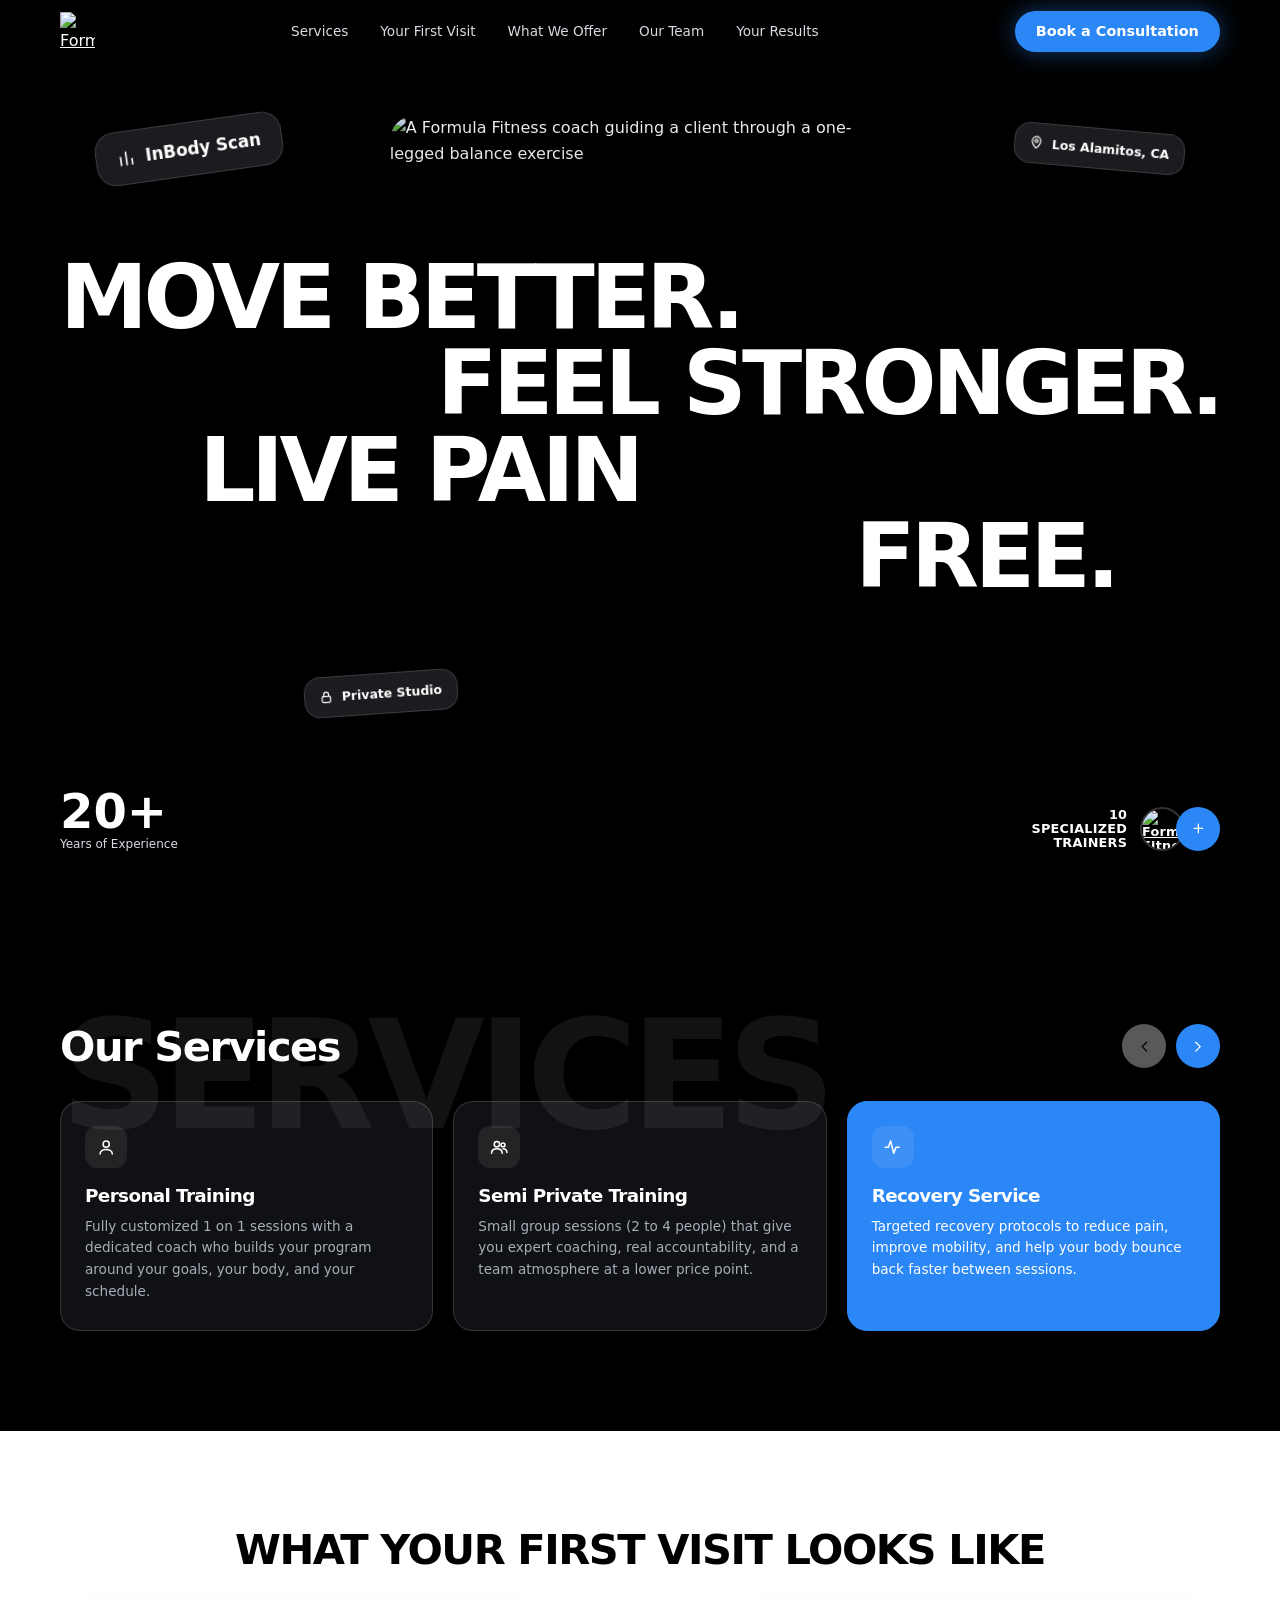
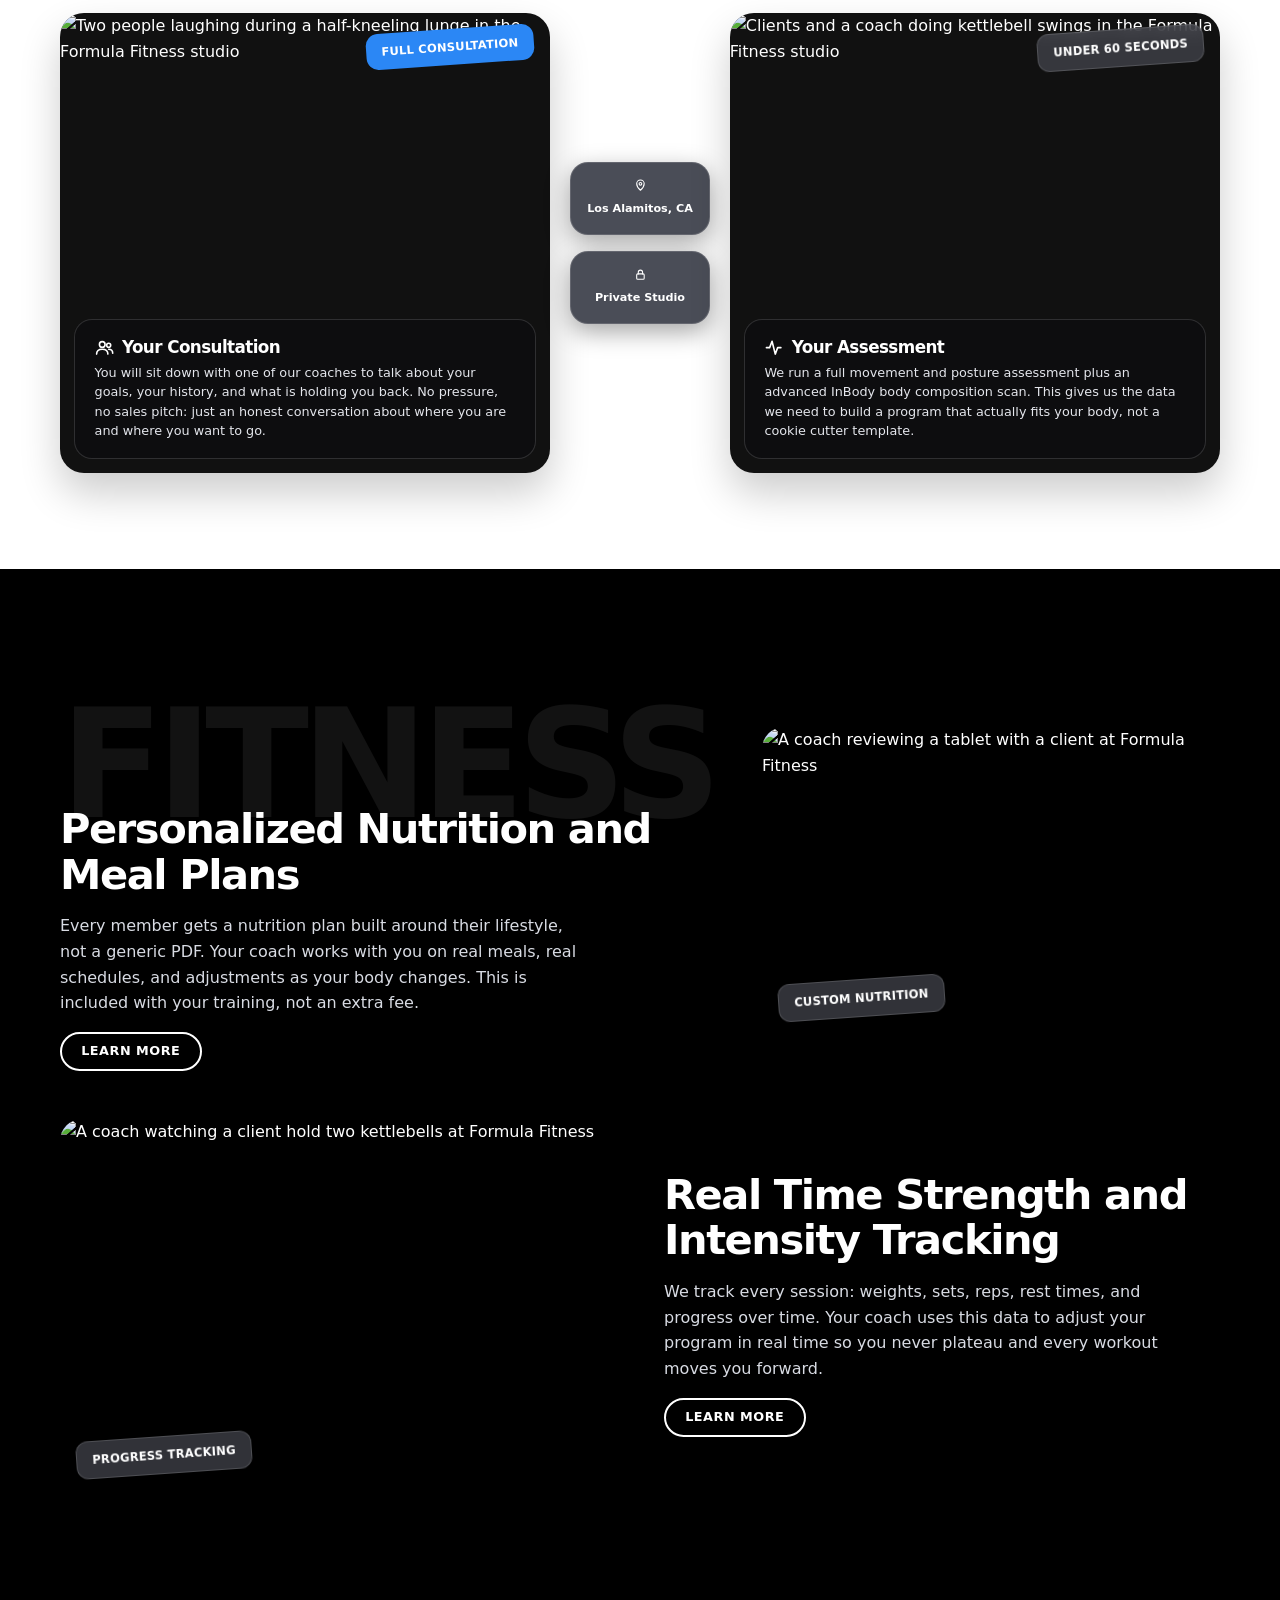
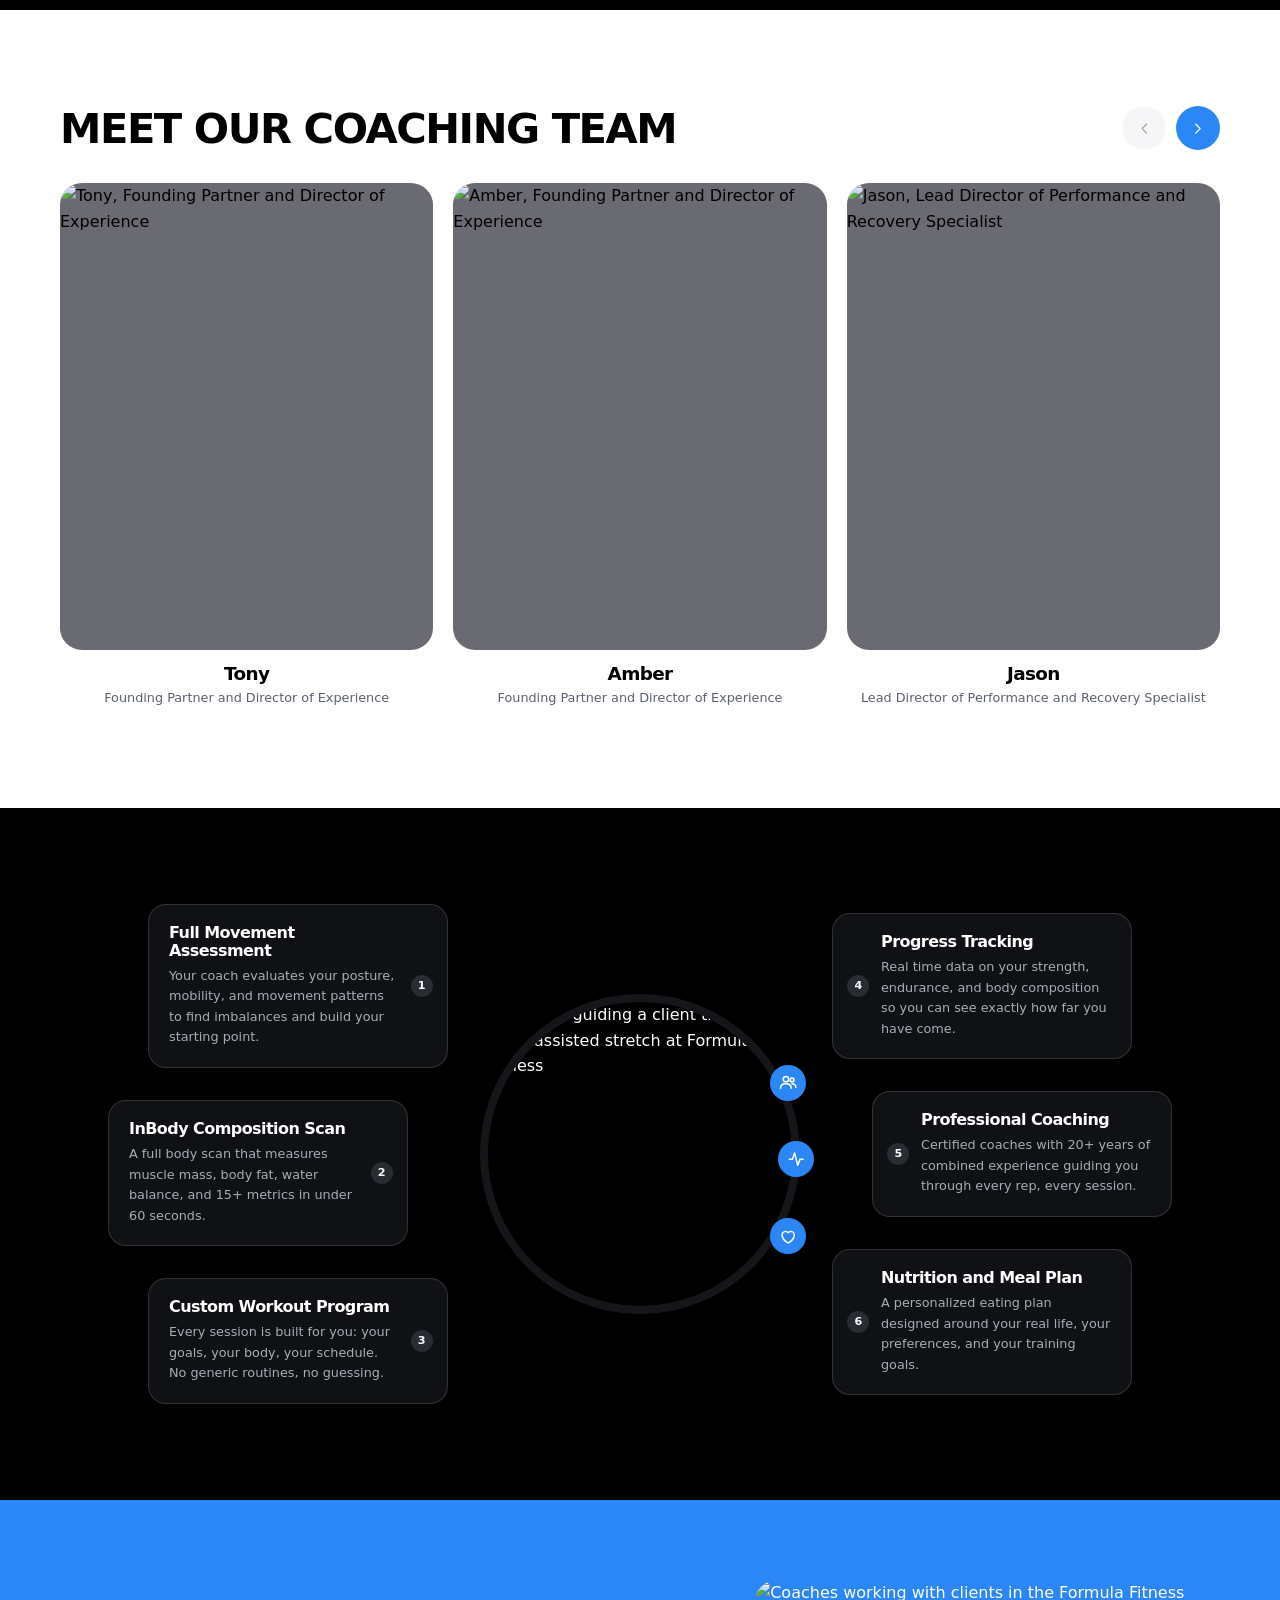
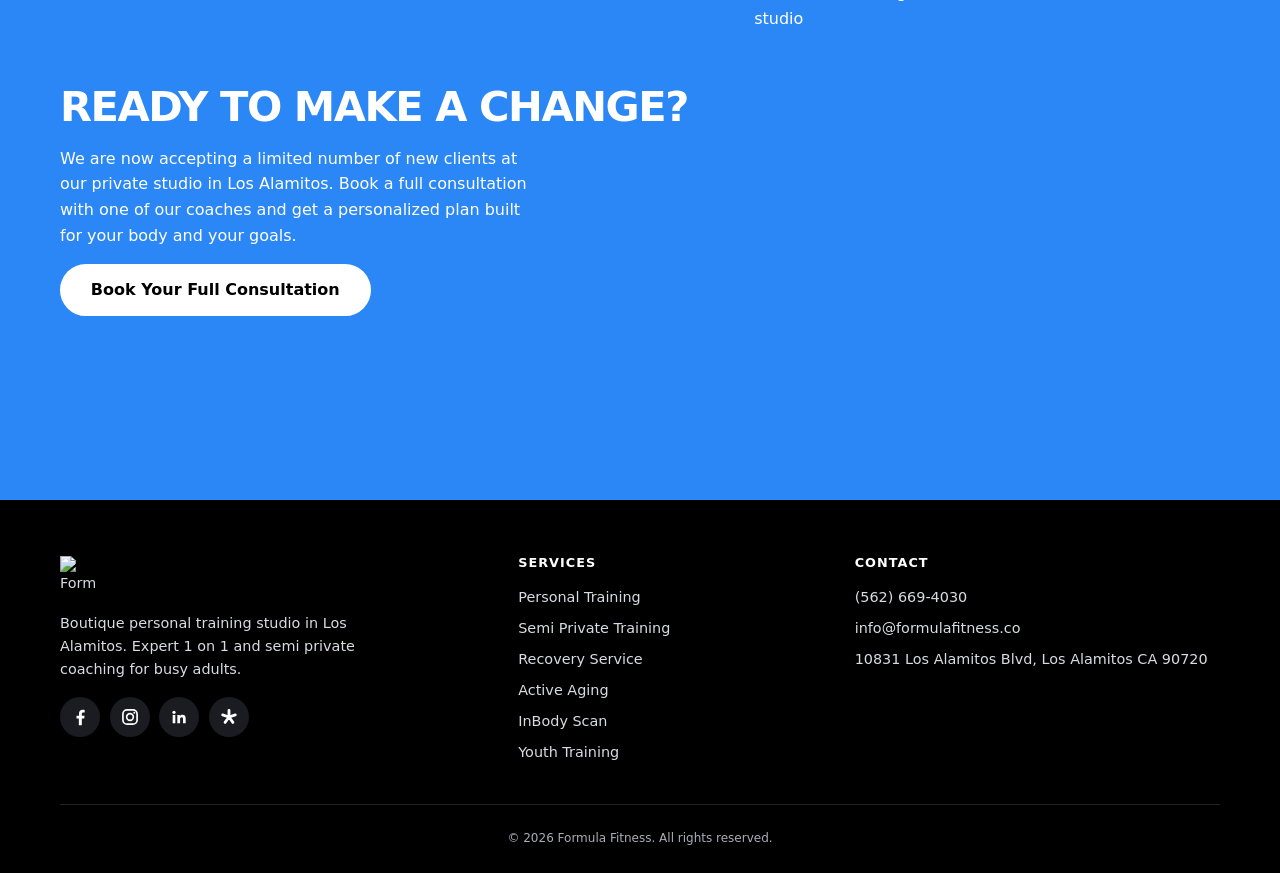
==== index.html @ 98bae17d "Add files via upload" ====
<!DOCTYPE html>
<html lang="en">
<head>
<meta charset="utf-8">
<meta name="viewport" content="width=device-width, initial-scale=1">
<title>Formula Fitness | Move Better. Feel Stronger. Live Pain Free.</title>
<meta name="description" content="Formula Fitness - Boutique personal training studio in Los Alamitos. Expert 1 on 1 and semi private coaching for busy adults.">
<!-- PREVIEW ONLY: remove this tag at launch. -->
<meta name="robots" content="noindex, nofollow">
<!-- No canonical tag yet. Add <link rel="canonical" href="FINAL URL"> once the final address is chosen. -->
<meta name="theme-color" content="#000000">
<link rel="preload" href="fonts/sora-latin-wght-normal.woff2" as="font" type="font/woff2" crossorigin>
<link rel="stylesheet" href="style.css">
<!-- GTM HEAD SNIPPET: paste the existing Google Tag Manager <script> here. Do not add separate conversion tags. -->
</head>
<body>
<!-- GTM BODY SNIPPET: paste the existing Google Tag Manager <noscript> iframe here. -->

<svg width="0" height="0" style="position:absolute" aria-hidden="true" focusable="false">
 <defs>
  <symbol id="i-user" viewBox="0 0 24 24"><circle cx="12" cy="8" r="4"/><path d="M4 21c0-4 4-6 8-6s8 2 8 6"/></symbol>
  <symbol id="i-users" viewBox="0 0 24 24"><circle cx="9" cy="8" r="3.5"/><circle cx="17" cy="9" r="2.5"/><path d="M2 20c0-4 3-6 7-6s7 2 7 6M17 14c3 0 5 1.5 5 5"/></symbol>
  <symbol id="i-pulse" viewBox="0 0 24 24"><path d="M3 12h4l3-8 4 16 3-8h4"/></symbol>
  <symbol id="i-heart" viewBox="0 0 24 24"><path d="M12 21s-8-5-8-11a4.5 4.5 0 0 1 8-2.5A4.5 4.5 0 0 1 20 10c0 6-8 11-8 11z"/></symbol>
  <symbol id="i-bars" viewBox="0 0 24 24"><path d="M5 20V10M12 20V4M19 20v-7"/></symbol>
  <symbol id="i-star" viewBox="0 0 24 24"><path d="M12 3l2.8 5.7 6.2.9-4.5 4.4 1 6.2-5.5-2.9-5.5 2.9 1-6.2L3 9.6l6.2-.9z"/></symbol>
  <symbol id="i-pin" viewBox="0 0 24 24"><path d="M12 21s7-6 7-12a7 7 0 0 0-14 0c0 6 7 12 7 12z"/><circle cx="12" cy="9" r="2.5"/></symbol>
  <symbol id="i-lock" viewBox="0 0 24 24"><rect x="5" y="11" width="14" height="10" rx="2"/><path d="M8 11V8a4 4 0 0 1 8 0v3"/></symbol>
  <symbol id="i-l" viewBox="0 0 24 24"><path d="M15 5l-7 7 7 7"/></symbol>
  <symbol id="i-r" viewBox="0 0 24 24"><path d="M9 5l7 7-7 7"/></symbol>
  <symbol id="i-plus" viewBox="0 0 24 24"><path d="M12 5v14M5 12h14"/></symbol>
  <symbol id="i-x" viewBox="0 0 24 24"><path d="M6 6l12 12M18 6L6 18"/></symbol>
  <!-- Social icons: simple self-drawn marks. Swap for official brand artwork if the brand guidelines require it. -->
  <symbol id="s-fb" viewBox="0 0 24 24"><path fill="currentColor" stroke="none" d="M14.2 22v-8.2h2.8l.5-3.4h-3.3V8.3c0-1 .4-1.7 1.8-1.7h1.6V3.5c-.3 0-1.3-.2-2.5-.2-2.6 0-4.3 1.6-4.3 4.5v2.6H7.8v3.4h2.8V22z"/></symbol>
  <symbol id="s-ig" viewBox="0 0 24 24"><rect x="3.5" y="3.5" width="17" height="17" rx="5" fill="none" stroke="currentColor" stroke-width="2"/><circle cx="12" cy="12" r="4" fill="none" stroke="currentColor" stroke-width="2"/><circle cx="17.2" cy="6.8" r="1.2" fill="currentColor" stroke="none"/></symbol>
  <symbol id="s-in" viewBox="0 0 24 24"><circle cx="6" cy="6.4" r="1.9" fill="currentColor" stroke="none"/><rect x="4.4" y="9.5" width="3.2" height="10" fill="currentColor" stroke="none"/><path fill="currentColor" stroke="none" d="M10 9.5h3v1.4c.5-.9 1.6-1.6 3.1-1.6 3 0 3.9 1.9 3.9 4.6v5.6h-3.2v-5c0-1.2-.2-2.2-1.6-2.2-1.4 0-1.9 1-1.9 2.3v4.9H10z"/></symbol>
  <symbol id="s-yelp" viewBox="0 0 24 24"><path fill="none" stroke="currentColor" stroke-width="3.4" stroke-linecap="round" d="M12 12V4M12 12l7.6-2.5M12 12l4.7 6.5M12 12l-4.7 6.5M12 12L4.4 9.5"/></symbol>
 </defs>
</svg>

<a class="skip" href="#main">Skip to main content</a>

<header class="hdr">
 <div class="wrap bar">
  <a class="logo" href="#top"><img src="images/logo.png" width="35" height="40" alt="Formula Fitness Logo"></a>
  <nav id="site-nav" aria-label="Main">
   <ul>
    <li><a href="#program">Services</a></li>
    <li><a href="#first-visit">Your First Visit</a></li>
    <li><a href="#features">What We Offer</a></li>
    <li><a href="#trainers">Our Team</a></li>
    <li><a href="#workflow">Your Results</a></li>
   </ul>
  </nav>
  <div class="bar-end">
   <a class="btn btn-sm" href="https://api.formulafitness.co/widget/form/cCHvBgZHH4fkFVQY6907" data-open-form aria-haspopup="dialog" target="_blank" rel="noopener">Book a Consultation</a>
   <button class="menu-btn" type="button" aria-expanded="false" aria-controls="site-nav">Menu</button>
  </div>
 </div>
</header>

<main id="main">

<!-- HERO -->
<section class="hero" id="top">
 <div class="wrap">
  <div class="stage">
   <div class="hero-img"><img src="images/hero-man.webp" width="1200" height="1200" alt="A Formula Fitness coach guiding a client through a one-legged balance exercise" fetchpriority="high"></div>
   <h1><span class="l1">MOVE BETTER.</span><span class="l2">FEEL STRONGER.</span><span class="l3">LIVE PAIN</span><span class="l4">FREE.</span></h1>
   <span class="gchip big c-a"><svg class="ic"><use href="#i-bars"/></svg>InBody Scan</span>
   <span class="gchip c-b"><svg class="ic"><use href="#i-pin"/></svg>Los Alamitos, CA</span>
   <span class="gchip c-c"><svg class="ic"><use href="#i-lock"/></svg>Private Studio</span>
  </div>
  <div class="stats">
   <p class="stat"><strong>20+</strong><span>Years of Experience</span></p>
   <p class="stat stat-r"><span>10<br>SPECIALIZED<br>TRAINERS</span>
    <a class="avatar" href="https://api.formulafitness.co/widget/form/cCHvBgZHH4fkFVQY6907" data-open-form aria-haspopup="dialog" aria-label="Join Trainers: book a consultation" target="_blank" rel="noopener"><img src="images/hero-trainer-stat-avatar.webp" width="80" height="100" alt="Formula Fitness trainer"><i><svg class="ic"><use href="#i-plus"/></svg></i></a></p>
  </div>
 </div>
</section>

<!-- SERVICES -->
<section class="dark sec" id="program" data-carousel aria-labelledby="svc-t">
 <div class="wrap rel">
  <span class="ghost" aria-hidden="true">Services</span>
  <div class="head"><h2 id="svc-t">Our Services</h2>
   <div class="ctrl"><button class="cbtn" type="button" data-dir="-1" aria-label="Previous services"><svg class="ic"><use href="#i-l"/></svg></button><button class="cbtn next" type="button" data-dir="1" aria-label="Next services"><svg class="ic"><use href="#i-r"/></svg></button></div></div>
  <div class="track" tabindex="0" role="group" aria-roledescription="carousel" aria-label="Our Services">
   <article class="svc"><i class="ibox"><svg class="ic"><use href="#i-user"/></svg></i><h3>Personal Training</h3><p>Fully customized 1 on 1 sessions with a dedicated coach who builds your program around your goals, your body, and your schedule.</p></article>
   <article class="svc"><i class="ibox"><svg class="ic"><use href="#i-users"/></svg></i><h3>Semi Private Training</h3><p>Small group sessions (2 to 4 people) that give you expert coaching, real accountability, and a team atmosphere at a lower price point.</p></article>
   <article class="svc"><i class="ibox"><svg class="ic"><use href="#i-pulse"/></svg></i><h3>Recovery Service</h3><p>Targeted recovery protocols to reduce pain, improve mobility, and help your body bounce back faster between sessions.</p></article>
   <article class="svc"><i class="ibox"><svg class="ic"><use href="#i-heart"/></svg></i><h3>Active Aging</h3><p>Specialized programs for adults 55+ focused on strength, balance, joint health, and maintaining independence for years to come.</p></article>
   <article class="svc"><i class="ibox"><svg class="ic"><use href="#i-bars"/></svg></i><h3>InBody Scan</h3><p>A full body composition analysis in under 60 seconds. Track muscle mass, body fat percentage, and 15+ data points over time.</p></article>
   <article class="svc"><i class="ibox"><svg class="ic"><use href="#i-star"/></svg></i><h3>Youth Training</h3><p>Age appropriate strength and conditioning for young athletes looking to build a foundation of movement, confidence, and performance.</p></article>
  </div>
 </div>
</section>

<!-- FIRST VISIT -->
<section class="light sec" id="first-visit" aria-labelledby="fv-t">
 <div class="wrap">
  <h2 class="center up" id="fv-t">WHAT YOUR FIRST VISIT LOOKS LIKE</h2>
  <div class="fv">
   <article class="fcard">
    <img src="images/first-visit-consultation.webp" width="1200" height="960" alt="Two people laughing during a half-kneeling lunge in the Formula Fitness studio" loading="lazy">
    <span class="badge blue">Full Consultation</span>
    <div class="ftext"><h3><svg class="ic"><use href="#i-users"/></svg>Your Consultation</h3><p>You will sit down with one of our coaches to talk about your goals, your history, and what is holding you back. No pressure, no sales pitch: just an honest conversation about where you are and where you want to go.</p></div>
   </article>
   <div class="fchips"><span class="gchip dk"><svg class="ic"><use href="#i-pin"/></svg>Los Alamitos, CA</span><span class="gchip dk"><svg class="ic"><use href="#i-lock"/></svg>Private Studio</span></div>
   <article class="fcard">
    <img src="images/first-visit-assessment.webp" width="632" height="626" alt="Clients and a coach doing kettlebell swings in the Formula Fitness studio" loading="lazy">
    <span class="badge glass">Under 60 Seconds</span>
    <div class="ftext"><h3><svg class="ic"><use href="#i-pulse"/></svg>Your Assessment</h3><p>We run a full movement and posture assessment plus an advanced InBody body composition scan. This gives us the data we need to build a program that actually fits your body, not a cookie cutter template.</p></div>
   </article>
  </div>
 </div>
</section>

<!-- FEATURES -->
<section class="dark sec" id="features" aria-label="What we offer">
 <div class="wrap rel">
  <div class="feat">
   <div><span class="ghost g2" aria-hidden="true">Fitness</span><h2>Personalized Nutrition and Meal Plans</h2><p>Every member gets a nutrition plan built around their lifestyle, not a generic PDF. Your coach works with you on real meals, real schedules, and adjustments as your body changes. This is included with your training, not an extra fee.</p><a class="btn btn-line" href="https://api.formulafitness.co/widget/form/cCHvBgZHH4fkFVQY6907" data-open-form aria-haspopup="dialog" target="_blank" rel="noopener">Learn More</a></div>
   <figure class="fimg"><img src="images/features-nutrition-meal-plans.webp" width="1200" height="800" alt="A coach reviewing a tablet with a client at Formula Fitness" loading="lazy"><figcaption class="badge glass">Custom Nutrition</figcaption></figure>
  </div>
  <div class="feat rev">
   <figure class="fimg"><img src="images/features-strength-intensity-tracking.webp" width="1200" height="800" alt="A coach watching a client hold two kettlebells at Formula Fitness" loading="lazy"><figcaption class="badge glass">Progress Tracking</figcaption></figure>
   <div><h2>Real Time Strength and Intensity Tracking</h2><p>We track every session: weights, sets, reps, rest times, and progress over time. Your coach uses this data to adjust your program in real time so you never plateau and every workout moves you forward.</p><a class="btn btn-line" href="https://api.formulafitness.co/widget/form/cCHvBgZHH4fkFVQY6907" data-open-form aria-haspopup="dialog" target="_blank" rel="noopener">Learn More</a></div>
  </div>
 </div>
</section>

<!-- TEAM -->
<section class="light sec" id="trainers" data-carousel aria-labelledby="team-t">
 <div class="wrap">
  <div class="head"><h2 class="up" id="team-t">MEET OUR COACHING TEAM</h2>
   <div class="ctrl"><button class="cbtn" type="button" data-dir="-1" aria-label="Previous coaches"><svg class="ic"><use href="#i-l"/></svg></button><button class="cbtn next" type="button" data-dir="1" aria-label="Next coaches"><svg class="ic"><use href="#i-r"/></svg></button></div></div>
  <div class="track team" tabindex="0" role="group" aria-roledescription="carousel" aria-label="Coaching team">
   <article class="tcard"><img src="images/trainer-tony.webp" width="800" height="1000" alt="Tony, Founding Partner and Director of Experience" loading="lazy"><h3>Tony</h3><p>Founding Partner and Director of Experience</p></article>
   <article class="tcard"><img src="images/trainer-amber.webp" width="800" height="1000" alt="Amber, Founding Partner and Director of Experience" loading="lazy"><h3>Amber</h3><p>Founding Partner and Director of Experience</p></article>
   <article class="tcard"><img src="images/trainer-jason.webp" width="800" height="1000" alt="Jason, Lead Director of Performance and Recovery Specialist" loading="lazy"><h3>Jason</h3><p>Lead Director of Performance and Recovery Specialist</p></article>
   <article class="tcard"><img src="images/trainer-cj.webp" width="800" height="1000" alt="CJ, Director of Client Acquisitions" loading="lazy"><h3>CJ</h3><p>Director of Client Acquisitions</p></article>
   <article class="tcard"><img src="images/trainer-chris.webp" width="800" height="1000" alt="Chris, Lead Nutritionist and Performance Specialist" loading="lazy"><h3>Chris</h3><p>Lead Nutritionist and Performance Specialist</p></article>
   <article class="tcard"><img src="images/trainer-christy.webp" width="800" height="1000" alt="Christy, Lead Strength and Conditioning Specialist" loading="lazy"><h3>Christy</h3><p>Lead Strength and Conditioning Specialist</p></article>
   <article class="tcard"><img src="images/trainer-michael.webp" width="800" height="1000" alt="Michael, Lead Human Performance Specialist" loading="lazy"><h3>Michael</h3><p>Lead Human Performance Specialist</p></article>
   <article class="tcard"><img src="images/trainer-dwayne.webp" width="800" height="1000" alt="Dwayne, Human Performance Specialist" loading="lazy"><h3>Dwayne</h3><p>Human Performance Specialist</p></article>
   <article class="tcard"><img src="images/trainer-mikaela.webp" width="800" height="1000" alt="Mikaela, Human Performance Specialist" loading="lazy"><h3>Mikaela</h3><p>Human Performance Specialist</p></article>
   <article class="tcard"><img src="images/trainer-jp.webp" width="800" height="1000" alt="J.P., Human Performance Specialist" loading="lazy"><h3>J.P.</h3><p>Human Performance Specialist</p></article>
  </div>
 </div>
</section>

<!-- SIX-BENEFIT DIAGRAM -->
<section class="dark sec" id="workflow" aria-labelledby="wf-t">
 <div class="wrap">
  <h2 class="sr" id="wf-t">Your Results</h2>
  <div class="wf">
   <ol class="wcol l" start="1">
    <li class="wc"><h3>Full Movement Assessment</h3><p>Your coach evaluates your posture, mobility, and movement patterns to find imbalances and build your starting point.</p><b>1</b></li>
    <li class="wc"><h3>InBody Composition Scan</h3><p>A full body scan that measures muscle mass, body fat, water balance, and 15+ metrics in under 60 seconds.</p><b>2</b></li>
    <li class="wc"><h3>Custom Workout Program</h3><p>Every session is built for you: your goals, your body, your schedule. No generic routines, no guessing.</p><b>3</b></li>
   </ol>
   <figure class="wring"><img src="images/workflow-coach.webp" width="1200" height="800" alt="A coach guiding a client through a band-assisted stretch at Formula Fitness" loading="lazy"><i class="d d1"><svg class="ic"><use href="#i-users"/></svg></i><i class="d d2"><svg class="ic"><use href="#i-pulse"/></svg></i><i class="d d3"><svg class="ic"><use href="#i-heart"/></svg></i></figure>
   <ol class="wcol r" start="4">
    <li class="wc"><h3>Progress Tracking</h3><p>Real time data on your strength, endurance, and body composition so you can see exactly how far you have come.</p><b>4</b></li>
    <li class="wc"><h3>Professional Coaching</h3><p>Certified coaches with 20+ years of combined experience guiding you through every rep, every session.</p><b>5</b></li>
    <li class="wc"><h3>Nutrition and Meal Plan</h3><p>A personalized eating plan designed around your real life, your preferences, and your training goals.</p><b>6</b></li>
   </ol>
  </div>
 </div>
</section>

<!-- CTA -->
<section class="cta" id="cta" aria-labelledby="cta-t">
 <div class="cta-in">
  <div class="cta-copy">
   <h2 class="up" id="cta-t">READY TO MAKE A CHANGE?</h2>
   <p>We are now accepting a limited number of new clients at our private studio in Los Alamitos. Book a full consultation with one of our coaches and get a personalized plan built for your body and your goals.</p>
   <a class="btn btn-white" href="https://api.formulafitness.co/widget/form/cCHvBgZHH4fkFVQY6907" data-open-form aria-haspopup="dialog" target="_blank" rel="noopener">Book Your Full Consultation</a>
  </div>
  <img src="images/cta-athletes.webp" width="1200" height="800" alt="Coaches working with clients in the Formula Fitness studio" loading="lazy">
 </div>
</section>

</main>

<footer class="foot">
 <div class="wrap fgrid">
  <div>
   <img src="images/logo.png" width="35" height="40" alt="Formula Fitness Logo">
   <p>Boutique personal training studio in Los Alamitos. Expert 1 on 1 and semi private coaching for busy adults.</p>
   <p class="soc">
    <a href="https://www.facebook.com/FormulaFitnesslosalamitos/" target="_blank" rel="noopener" aria-label="Formula Fitness on Facebook"><svg class="ic sic" aria-hidden="true" focusable="false"><use href="#s-fb"/></svg></a>
    <a href="https://www.instagram.com/formulafitness.co/" target="_blank" rel="noopener" aria-label="Formula Fitness on Instagram"><svg class="ic sic" aria-hidden="true" focusable="false"><use href="#s-ig"/></svg></a>
    <a href="https://www.linkedin.com/company/formula-fitness-losal/" target="_blank" rel="noopener" aria-label="Formula Fitness on LinkedIn"><svg class="ic sic" aria-hidden="true" focusable="false"><use href="#s-in"/></svg></a>
    <a href="https://www.yelp.com/biz/formula-fitness-los-alamitos-4" target="_blank" rel="noopener" aria-label="Formula Fitness on Yelp"><svg class="ic sic" aria-hidden="true" focusable="false"><use href="#s-yelp"/></svg></a>
   </p>
  </div>
  <div><h3>SERVICES</h3><ul>
   <li><a href="#program">Personal Training</a></li><li><a href="#program">Semi Private Training</a></li><li><a href="#program">Recovery Service</a></li><li><a href="#program">Active Aging</a></li><li><a href="#program">InBody Scan</a></li><li><a href="#program">Youth Training</a></li></ul></div>
  <div><h3>CONTACT</h3><ul>
   <li><a href="tel:+15626694030">(562) 669-4030</a></li>
   <li><a href="mailto:info@formulafitness.co">info@formulafitness.co</a></li>
   <!-- CONFIRM ADDRESS: earlier Formula Fitness materials show a different studio address. Confirm before launch (this text and the map link below). -->
   <li><a href="https://maps.google.com/?q=10831%20Los%20Alamitos%20Blvd%2C%20Los%20Alamitos%20CA%2090720" target="_blank" rel="noopener">10831 Los Alamitos Blvd, Los Alamitos CA 90720</a></li></ul>
   <!-- PRIVACY POLICY LINK NOT YET SUPPLIED. When the confirmed URL arrives, add inside the CONTACT <ul>: <li><a href="CONFIRMED-URL">Privacy Policy</a></li>. Do not invent a URL. -->
  </div>
 </div>
 <div class="wrap"><p class="copy">&copy; 2026 Formula Fitness. All rights reserved.</p></div>
</footer>

<!-- CONSULTATION FORM MODAL: ONE shared modal for every enquiry button. Existing GHL form, unchanged form ID.
     The iframe has no src in the markup on purpose: script.js sets it ONCE, from data-src, the first time the modal opens
     (visible, real width, no loading="lazy"). Closing the modal only hides it, so entered data is kept. -->
<dialog id="form-modal" aria-labelledby="modal-t">
 <div class="modal-head"><h2 id="modal-t">Book a Consultation</h2>
  <button class="modal-close" type="button" aria-label="Close consultation form"><svg class="ic"><use href="#i-x"/></svg></button></div>
 <div class="modal-body">
  <div class="form-status" id="form-status" role="status" aria-live="polite" hidden>
   <span class="spin" aria-hidden="true"></span>
   <p id="form-status-text">Loading the form&hellip;</p>
   <button class="form-retry" id="form-retry" type="button" hidden>Try loading again</button>
  </div>
  <iframe data-src="https://api.formulafitness.co/widget/form/cCHvBgZHH4fkFVQY6907" id="inline-cCHvBgZHH4fkFVQY6907" title="Book a Consultation form" data-layout="{'id':'INLINE'}" data-trigger-type="alwaysShow" data-trigger-value="" data-activation-type="alwaysActivated" data-activation-value="" data-deactivation-type="neverDeactivate" data-deactivation-value="" data-layout-iframe-id="inline-cCHvBgZHH4fkFVQY6907" data-form-id="cCHvBgZHH4fkFVQY6907"></iframe>
 </div>
 <p class="modal-foot">Form not showing? <a href="https://api.formulafitness.co/widget/form/cCHvBgZHH4fkFVQY6907" target="_blank" rel="noopener">Open it in a new tab</a>.</p>
</dialog>

<!-- GHL embed helper: loaded once, here only. -->
<script src="https://api.formulafitness.co/js/form_embed.js" async></script>
<script src="script.js" defer></script>
</body>
</html>
---- style.css ----
@font-face{font-family:"Sora";font-style:normal;font-weight:100 800;font-display:swap;src:url(fonts/sora-latin-wght-normal.woff2) format("woff2-variations"),url(fonts/sora-latin-wght-normal.woff2) format("woff2");unicode-range:U+0000-00FF,U+0131,U+0152-0153,U+02BB-02BC,U+02C6,U+02DA,U+02DC,U+0304,U+0308,U+0329,U+2000-206F,U+20AC,U+2122,U+2191,U+2193,U+2212,U+2215,U+FEFF,U+FFFD}
@font-face{font-family:"Sora";font-style:normal;font-weight:100 800;font-display:swap;src:url(fonts/sora-latin-ext-wght-normal.woff2) format("woff2-variations"),url(fonts/sora-latin-ext-wght-normal.woff2) format("woff2");unicode-range:U+0100-02BA,U+02BD-02C5,U+02C7-02CC,U+02CE-02D7,U+02DD-02FF,U+0304,U+0308,U+0329,U+1D00-1DBF,U+1E00-1E9F,U+1EF2-1EFF,U+2020,U+20A0-20AB,U+20AD-20C0,U+2113,U+2C60-2C7F,U+A720-A7FF}
:root{--font:"Sora","Avenir Next","Segoe UI",system-ui,-apple-system,Roboto,Arial,sans-serif;--gap:1.25rem;--blue:#2b87f5;--blue-dk:#1b6fd8;--bd:rgba(255,255,255,.14);--card:#101114;--mut:#a9adb8}
*,*::before,*::after{box-sizing:border-box}
html{scroll-behavior:smooth;scroll-padding-top:76px}
body{margin:0;background:#000;color:#fff;font-family:var(--font);font-size:1rem;font-weight:400;line-height:1.6;overflow-x:clip}
body.lock{overflow:hidden}
img{max-width:100%;height:auto;display:block}
h1,h2,h3{margin:0;line-height:1.1;letter-spacing:-.035em;font-weight:800}
h2{font-size:clamp(1.7rem,3.6vw,2.6rem);font-weight:800}
h3{font-size:1.15rem}
p{margin:0 0 1em}
a{color:inherit}
.ic{width:1.15em;height:1.15em;fill:none;stroke:currentColor;stroke-width:2;stroke-linecap:round;stroke-linejoin:round;flex:none}
:focus-visible{outline:3px solid var(--blue);outline-offset:3px;border-radius:8px}
.cta :focus-visible,.dark :focus-visible,.hero :focus-visible,.hdr :focus-visible,.foot :focus-visible{outline-color:#fff}
.wrap{width:min(1160px,100% - 2.5rem);margin-inline:auto}
.rel{position:relative}
.sr{position:absolute;width:1px;height:1px;overflow:hidden;clip:rect(0 0 0 0)}
.skip{position:absolute;left:-999px;top:0;background:#fff;color:#000;padding:.75rem 1rem;z-index:99}
.skip:focus{left:.5rem;top:.5rem}
.up{text-transform:uppercase}.center{text-align:center}
.sec{padding:clamp(3.5rem,8vw,6rem) 0}
.dark{background:#000;color:#fff}.light{background:#fff;color:#000}

/* buttons */
.btn{display:inline-block;background:var(--blue);color:#fff;font-family:inherit;font-size:1rem;font-weight:700;line-height:1;text-decoration:none;padding:1rem 1.8rem;border-radius:999px;border:2px solid var(--blue);cursor:pointer;box-shadow:0 0 24px rgba(43,135,245,.45)}
.btn:hover{background:var(--blue-dk);border-color:var(--blue-dk)}
.btn-sm{padding:.7rem 1.2rem;font-size:.9rem}
.btn-white{background:#fff;color:#000;border-color:#fff;box-shadow:none}.btn-white:hover{background:#eaeaea;border-color:#eaeaea}
.btn-line{background:none;border-color:#fff;box-shadow:none;font-size:.8rem;padding:.7rem 1.2rem;text-transform:uppercase;letter-spacing:.04em}
.btn-line:hover{background:#fff;color:#000;border-color:#fff}

/* header */
.hdr{position:sticky;top:0;z-index:30;background:rgba(0,0,0,.88);backdrop-filter:blur(8px)}
.bar{display:flex;align-items:center;justify-content:space-between;gap:1rem;padding:.7rem 0}
.logo img{height:40px;width:auto}
nav ul{list-style:none;margin:0;padding:0;display:flex;gap:2rem;font-size:.85rem}
nav a{text-decoration:none;color:#d8dbe3}nav a:hover{color:#fff}
.bar-end{display:flex;align-items:center;gap:.6rem}
.menu-btn{display:none;background:none;border:1px solid var(--bd);color:#fff;border-radius:999px;padding:.6rem 1rem;font-family:inherit;font-size:.85rem;font-weight:600;line-height:1;cursor:pointer}
@media(max-width:899px){
 .menu-btn{display:block}
 nav{display:none;position:absolute;left:0;right:0;top:100%;background:#000;border-top:1px solid var(--bd);padding:1rem 1.25rem}
 nav.open{display:block}
 nav ul{flex-direction:column;gap:.25rem;font-size:1rem}
 nav a{display:block;padding:.7rem 0}
}

/* glass chips */
.gchip{display:inline-flex;align-items:center;gap:.5rem;background:rgba(40,40,46,.7);backdrop-filter:blur(8px);border:1px solid var(--bd);color:#fff;font-weight:700;font-size:.78rem;padding:.6rem .9rem;border-radius:16px;box-shadow:0 8px 24px rgba(0,0,0,.35)}
.gchip.dk{background:#4a4d57;flex-direction:column;text-align:center;font-size:.7rem;padding:1rem;min-width:7.5rem;border-radius:18px}

/* hero */
.hero{background:#000;padding:2rem 0 0;overflow:hidden}
.stage{position:relative;min-height:clamp(460px,52vw,700px);display:flex;align-items:center}
.hero-img{position:absolute;left:50%;top:50%;transform:translate(-50%,-50%);height:94%;aspect-ratio:4/5;max-width:62%;border-radius:26px;overflow:hidden;z-index:0}
.hero-img img{width:100%;height:100%;object-fit:cover;object-position:50% 25%}
.hero-img::after{content:"";position:absolute;inset:0;background:linear-gradient(rgba(0,0,0,.08),rgba(0,0,0,.4))}
h1{position:relative;z-index:2;width:100%;font-size:clamp(2.1rem,6.9vw,6.3rem);line-height:.98;font-weight:800;letter-spacing:-.05em}
h1 span{display:block;white-space:nowrap}
.l1{text-align:left}.l2{text-align:right}.l3{text-align:left;padding-left:12%}.l4{text-align:right;padding-right:9%}
.c-a{position:absolute;z-index:3;left:3%;top:4%;transform:rotate(-8deg)}
.c-b{position:absolute;z-index:3;right:3%;top:5%;transform:rotate(5deg)}
.c-c{position:absolute;z-index:3;left:21%;bottom:7%;transform:rotate(-4deg)}
.gchip.big{font-size:clamp(.78rem,1.4vw,1.05rem);padding:.8rem 1.25rem;gap:.6rem;border-radius:20px}
.stats{display:flex;justify-content:space-between;align-items:flex-end;gap:1rem;margin-top:1.5rem;padding-bottom:clamp(3rem,6vw,5.5rem)}
.stat{margin:0;display:flex;flex-direction:column;line-height:1.1}
.stat strong{font-size:clamp(2rem,4vw,3rem);font-weight:800}
.stat span{font-size:.75rem;color:#d8dbe3}
.stat-r{flex-direction:row;align-items:center;gap:.8rem;text-align:right;font-weight:800;font-size:.8rem;letter-spacing:.02em}
.stat-r span{color:#fff;font-size:.8rem}
.avatar{position:relative;display:block;width:80px;height:44px}
.avatar img{width:44px;height:44px;border-radius:50%;object-fit:cover;object-position:top;border:2px solid #333}
.avatar i{position:absolute;left:36px;top:0;width:44px;height:44px;border-radius:50%;background:var(--blue);display:grid;place-items:center}

/* carousels */
.head{display:flex;justify-content:space-between;align-items:center;gap:1rem;margin-bottom:2rem}
.ctrl{display:flex;gap:.6rem}
.cbtn{width:44px;height:44px;border-radius:50%;border:0;background:#fff;color:#000;display:grid;place-items:center;cursor:pointer}
.light .cbtn{background:#e7e8ec}
.cbtn.next{background:var(--blue);color:#fff}
.cbtn:disabled{opacity:.35;cursor:default}
.track{display:flex;gap:var(--gap);overflow-x:auto;scroll-snap-type:x mandatory;scrollbar-width:none;overscroll-behavior-x:contain;padding-bottom:.25rem}
.track::-webkit-scrollbar{display:none}
.track>*{scroll-snap-align:start;flex:0 0 min(86%,340px);min-width:0}
.ghost{position:absolute;left:0;top:-1.5rem;font-size:clamp(4rem,14vw,9.5rem);font-weight:800;text-transform:uppercase;color:rgba(255,255,255,.07);pointer-events:none;letter-spacing:-.05em;line-height:1}
.g2{display:block;position:relative;top:0;margin-bottom:-2.2rem}
#program .head,.feat h2{position:relative}
.svc{background:var(--card);border:1px solid var(--bd);border-radius:20px;padding:1.5rem;min-height:230px}
.svc p{font-size:.85rem;color:var(--mut);margin:.6rem 0 0}
.ibox{width:42px;height:42px;border-radius:12px;background:rgba(255,255,255,.08);display:grid;place-items:center;margin-bottom:1.1rem}
.svc:hover,.svc:nth-child(3){background:var(--blue);border-color:var(--blue)}
.svc:hover p,.svc:nth-child(3) p{color:#fff}
.track:hover .svc:nth-child(3):not(:hover){background:var(--card);border-color:var(--bd)}
.track:hover .svc:nth-child(3):not(:hover) p{color:var(--mut)}

/* first visit */
.fv{display:grid;gap:1.25rem;margin-top:2.5rem;align-items:center}
.fcard{position:relative;border-radius:24px;overflow:hidden;background:#111;min-height:460px;display:flex;flex-direction:column;justify-content:flex-end;color:#fff;box-shadow:0 20px 40px rgba(0,0,0,.2)}
.fcard>img{position:absolute;inset:0;width:100%;height:100%;object-fit:cover}
.ftext{position:relative;z-index:2;margin:.9rem;padding:1.1rem 1.2rem;border-radius:18px;background:rgba(12,12,16,.62);backdrop-filter:blur(14px);-webkit-backdrop-filter:blur(14px);border:1px solid var(--bd)}
.ftext h3{display:flex;align-items:center;gap:.5rem;margin-bottom:.4rem;font-size:1.05rem}
.ftext p{font-size:.8rem;line-height:1.5;color:#e4e6ec;margin:0}
.badge{position:absolute;z-index:3;top:1rem;right:1rem;border-radius:12px;padding:.55rem .95rem;font-weight:800;font-size:.72rem;text-transform:uppercase;letter-spacing:.02em;transform:rotate(-4deg)}
.fcard .badge{top:1rem;right:1rem;bottom:auto}
.badge.blue{background:var(--blue)}
.badge.glass{background:rgba(70,72,80,.7);backdrop-filter:blur(8px);-webkit-backdrop-filter:blur(8px);border:1px solid var(--bd)}
.fchips{display:flex;gap:1rem;justify-content:center;flex-wrap:wrap}

/* features */
.feat{display:grid;gap:2rem;align-items:center;padding:1.5rem 0}
.feat h2{margin-bottom:1rem}.feat p{color:#d8dbe3;max-width:52ch}
.fimg{position:relative;margin:0;border-radius:22px;overflow:hidden}
.fimg img{width:100%;aspect-ratio:3/2;object-fit:cover}
.fimg .badge{top:auto;right:auto;left:1rem;bottom:1rem}

/* team */
.tcard{flex:0 0 min(300px,76%);margin:0}
.tcard img{width:100%;aspect-ratio:4/5;object-fit:cover;border-radius:22px;background:#6a6a72}
.tcard h3{text-align:center;margin-top:.9rem}
.tcard p{text-align:center;font-size:.8rem;color:#5b6070;margin:.2rem 0 0}

/* six-benefit diagram */
.wf{display:grid;gap:1.5rem;align-items:center}
.wcol{list-style:none;margin:0;padding:0;display:grid;gap:1rem}
.wc{position:relative;background:var(--card);border:1px solid var(--bd);border-radius:18px;padding:1.2rem 3rem 1.2rem 1.25rem}
.wc h3{font-size:1rem;margin-bottom:.4rem}.wc p{font-size:.8rem;color:var(--mut);margin:0}
.wc b{position:absolute;right:.9rem;top:50%;transform:translateY(-50%);width:22px;height:22px;border-radius:50%;background:#2a2c33;display:grid;place-items:center;font-size:.7rem}
.wring{position:relative;margin:0 auto;width:min(300px,80%);aspect-ratio:1;order:-1}
.wring img{width:100%;height:100%;object-fit:cover;border-radius:50%;border:8px solid #15161a}
.d{position:absolute;right:-6px;width:36px;height:36px;border-radius:50%;background:var(--blue);display:grid;place-items:center;font-style:normal}
.d1{top:22%}.d2{top:46%;right:-14px}.d3{top:70%}
@media(min-width:900px){
 .wf{grid-template-columns:1fr 320px 1fr;gap:2rem}
 .wring{order:0;width:320px}
 .wcol.l .wc{margin-left:auto;max-width:300px}.wcol.l .wc:nth-child(2){margin-right:2.5rem}
 .wcol.r .wc{max-width:300px;padding:1.2rem 1.25rem 1.2rem 3rem}.wcol.r .wc b{right:auto;left:.9rem}
 .wcol.r .wc:nth-child(2){margin-left:2.5rem}
 .wcol{gap:2rem}
}

/* CTA */
.cta{background:var(--blue);color:#fff}
.cta-in{display:grid;gap:2rem;width:min(1160px,100% - 2.5rem);margin-inline:auto;padding:clamp(3rem,7vw,5rem) 0;align-items:center}
.cta-copy h2{margin-bottom:1rem}
.cta-copy p{max-width:46ch}
.cta-in>img{width:100%;aspect-ratio:4/3;object-fit:cover;object-position:50% 35%;border-radius:24px}
@media(min-width:900px){
 .cta-in{grid-template-columns:minmax(0,1.15fr) minmax(0,.85fr);gap:clamp(2rem,5vw,4.5rem)}
 .cta-in>img{aspect-ratio:1/1;max-height:440px}
}

/* footer */
.foot{background:#000;padding:3.5rem 0 1.5rem;font-size:.9rem;color:#d8dbe3}
.fgrid{display:grid;gap:2rem}
.foot h3{font-size:.8rem;letter-spacing:.08em;color:#fff;margin-bottom:1rem}
.foot ul{list-style:none;margin:0;padding:0;display:grid;gap:.5rem}
.foot a{text-decoration:none}.foot a:hover{text-decoration:underline}
.foot p{max-width:34ch;margin:1rem 0}
.soc{display:flex;gap:.6rem}
.soc a{width:40px;height:40px;border-radius:50%;background:#1b1c21;color:#fff;display:grid;place-items:center}
.soc a:hover{background:var(--blue);text-decoration:none}
.sic{width:20px;height:20px}
.foot .copy{max-width:none;width:100%;text-align:center;margin:2.5rem auto 0;padding-top:1.5rem;border-top:1px solid var(--bd);font-size:.75rem;color:var(--mut);text-wrap:balance}

/* modal */
dialog{border:0;padding:0;border-radius:24px;width:min(640px,100% - 2rem);height:min(900px,100dvh - 2rem);max-height:none;background:#fff;color:#000;overflow:hidden}
dialog[open]{display:flex;flex-direction:column}
dialog::backdrop{background:rgba(0,0,0,.72)}
.modal-head{flex:none;display:flex;justify-content:space-between;align-items:center;padding:.7rem 1.25rem;border-bottom:1px solid #e3e5ea}
.modal-head h2{font-size:1.1rem}
.modal-close{width:44px;height:44px;border-radius:50%;border:0;background:#eceef2;color:#000;display:grid;place-items:center;cursor:pointer}
.modal-close:hover{background:#dde0e6}
dialog :focus-visible{outline-color:var(--blue)}
.modal-body{position:relative;flex:1;min-height:0;overflow-y:auto;-webkit-overflow-scrolling:touch;overscroll-behavior:contain}
.modal-body iframe{display:block;width:100%;height:920px;border:0}
.modal-foot{flex:none;margin:0;padding:.6rem 1.25rem;border-top:1px solid #e3e5ea;background:#f6f7f9;font-size:.8rem;color:#2b2e36;text-align:center}
.modal-foot a{color:#1b6fd8;font-weight:600}
.form-status{position:absolute;inset:0 0 auto 0;z-index:1;display:flex;flex-direction:column;align-items:center;gap:.6rem;padding:2.5rem 1.5rem;background:#fff;text-align:center;color:#2b2e36;font-size:.9rem;min-height:12rem}
.form-status[hidden],.form-retry[hidden]{display:none}
.form-status p{margin:0;max-width:34ch}
.form-retry{font-family:inherit;font-size:.85rem;font-weight:600;line-height:1;padding:.7rem 1.1rem;border-radius:999px;border:2px solid var(--blue);background:#fff;color:#1b6fd8;cursor:pointer}
.spin{width:28px;height:28px;border-radius:50%;border:3px solid #dfe3ea;border-top-color:var(--blue);animation:spin .9s linear infinite}
@keyframes spin{to{transform:rotate(360deg)}}
@media(max-width:600px){dialog{width:100%;max-width:100%;height:100dvh;margin:0;border-radius:0}.modal-body iframe{height:1100px}}

/* responsive */
@media(min-width:700px){
 .fgrid{grid-template-columns:1.4fr 1fr 1.2fr}
 .track>*{flex-basis:calc((100% - var(--gap))/2)}
 .feat{grid-template-columns:1fr 1fr;gap:3rem}
}
@media(min-width:960px){
 .fv{grid-template-columns:1fr auto 1fr}
 .fchips{flex-direction:column}
 .track>*{flex-basis:calc((100% - 2*var(--gap))/3)}
}
@media(max-width:699px){
 .stage{min-height:480px}
 .hero-img{height:96%;max-width:86%}
 h1{font-size:clamp(1.9rem,9.2vw,3rem);line-height:1.02}
 .l3{padding-left:8%}.l4{padding-right:6%}
 .gchip{font-size:.68rem;padding:.45rem .7rem}
 .gchip.big{font-size:.7rem;padding:.5rem .8rem}
 .c-a{left:0;top:1%}.c-b{right:0;top:3%}.c-c{left:6%;bottom:2%}
 .fcard{min-height:440px}
}
@media(prefers-reduced-motion:reduce){html{scroll-behavior:auto}.spin{animation-duration:2.5s}}
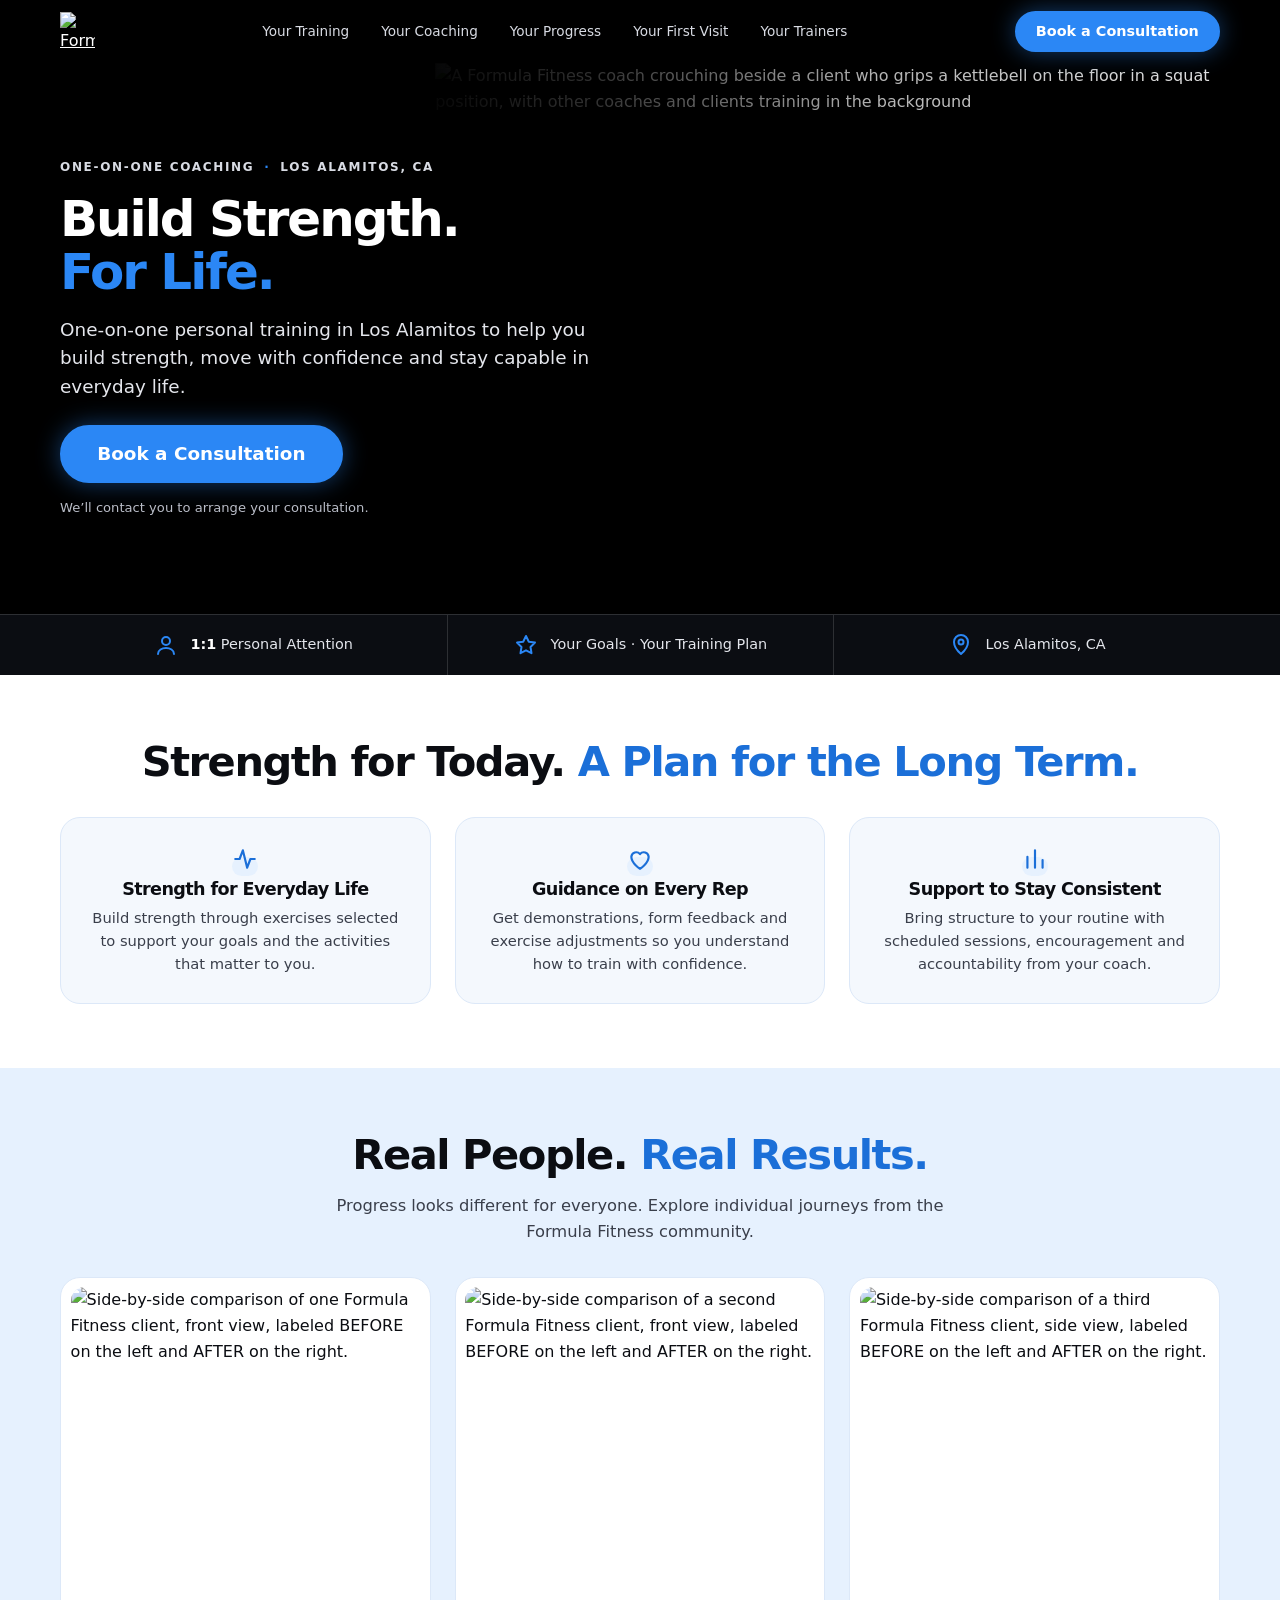
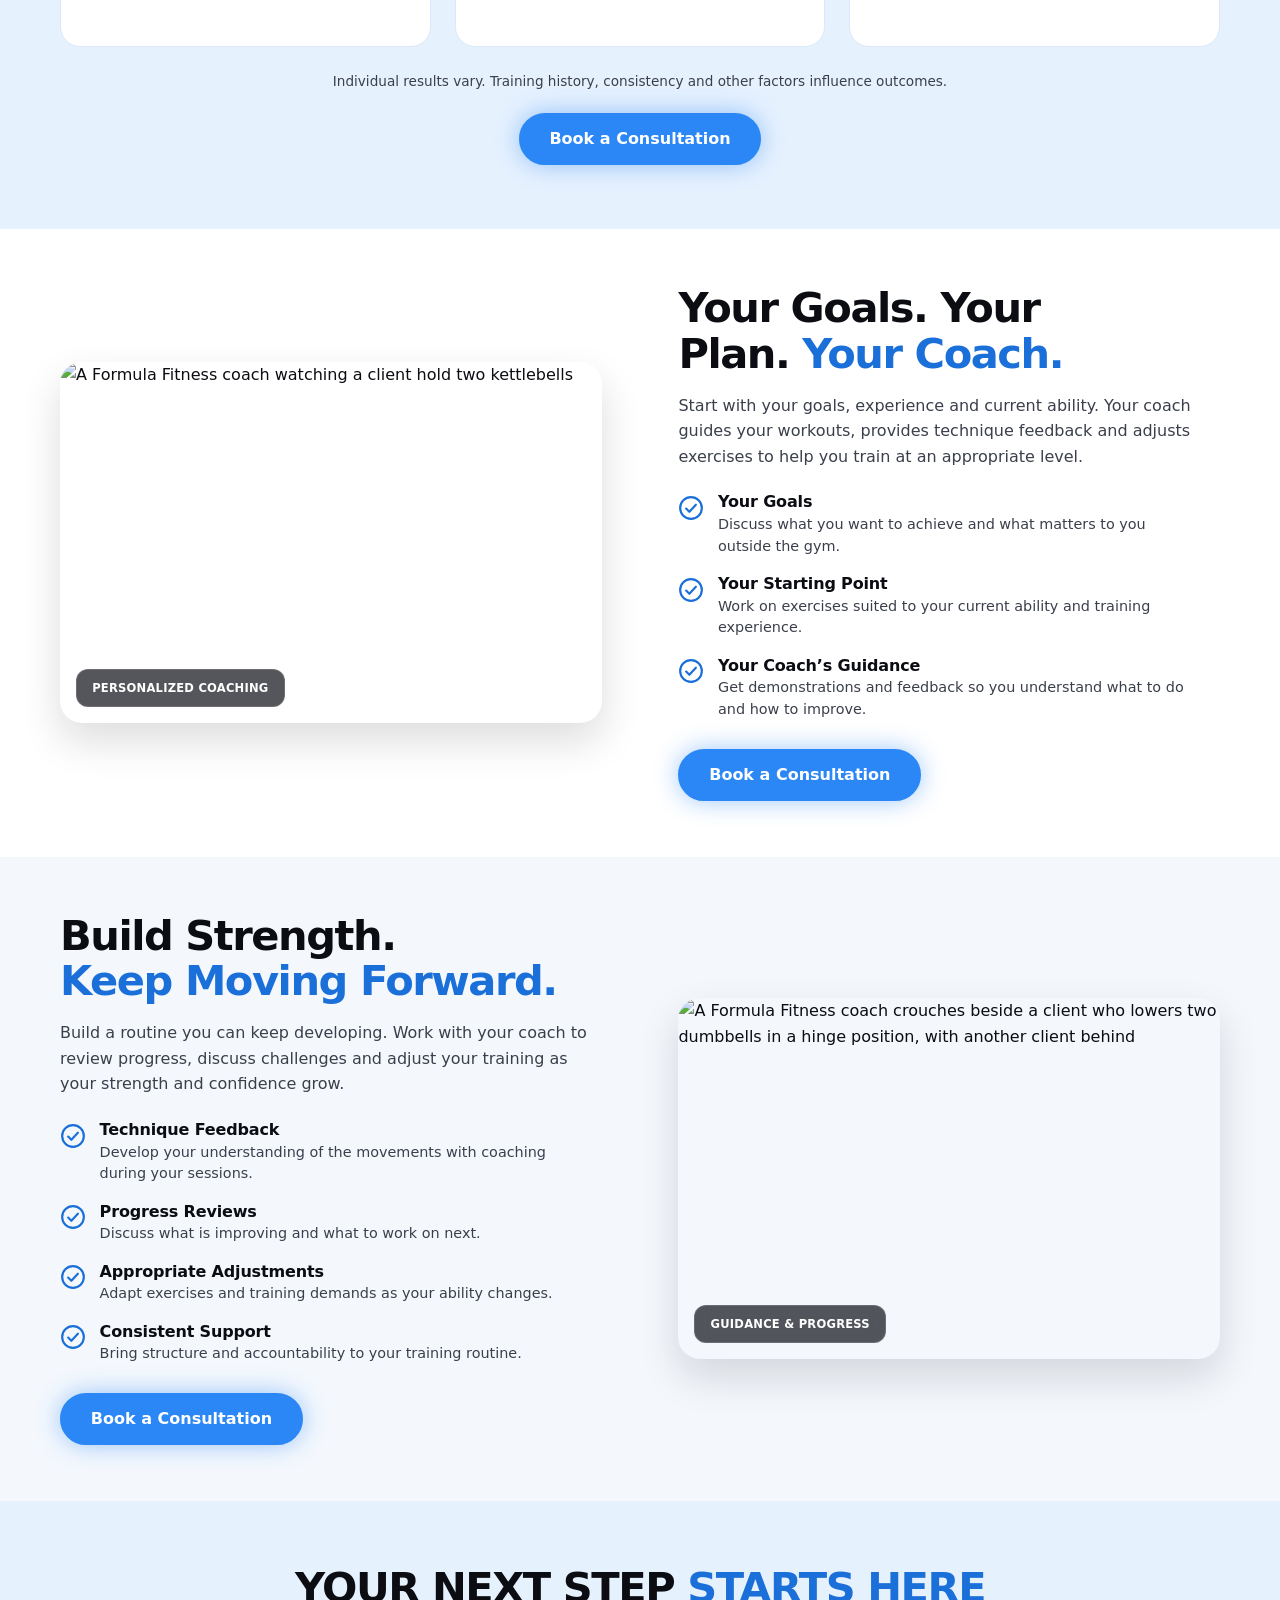
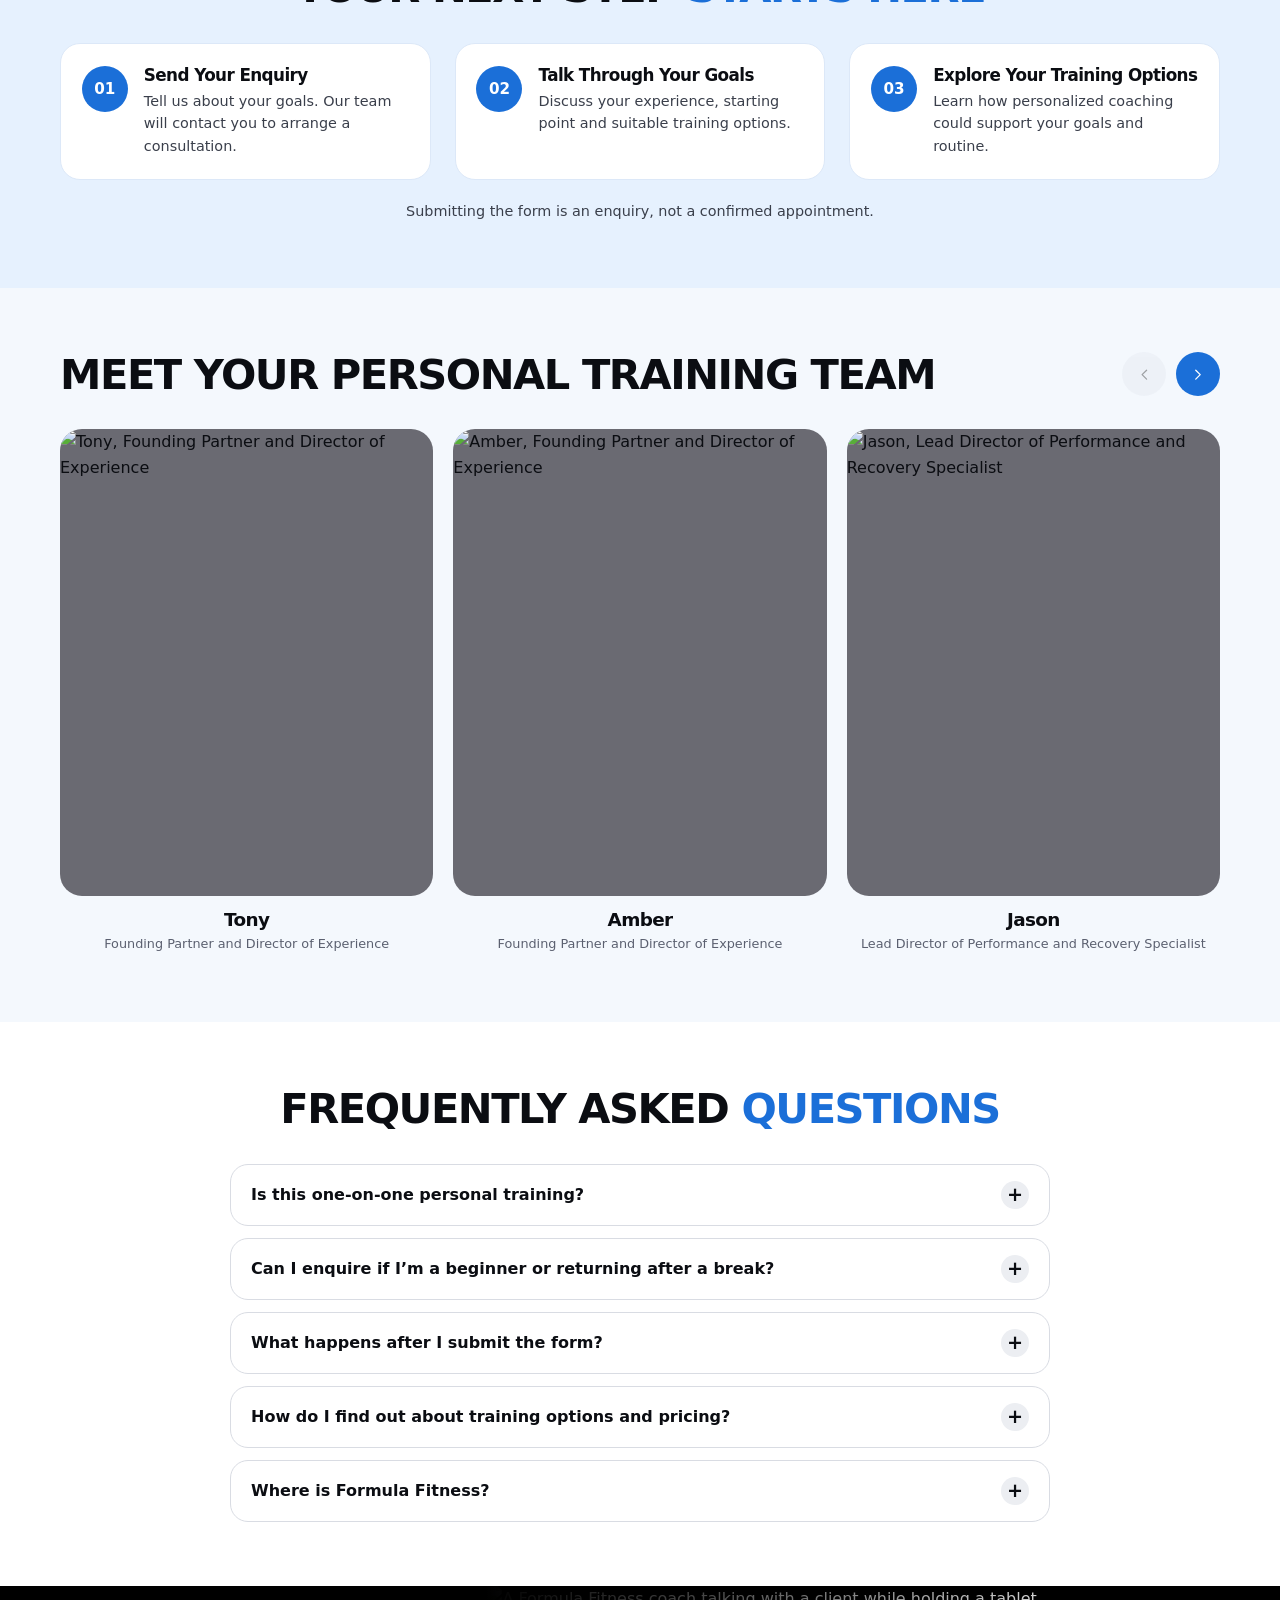
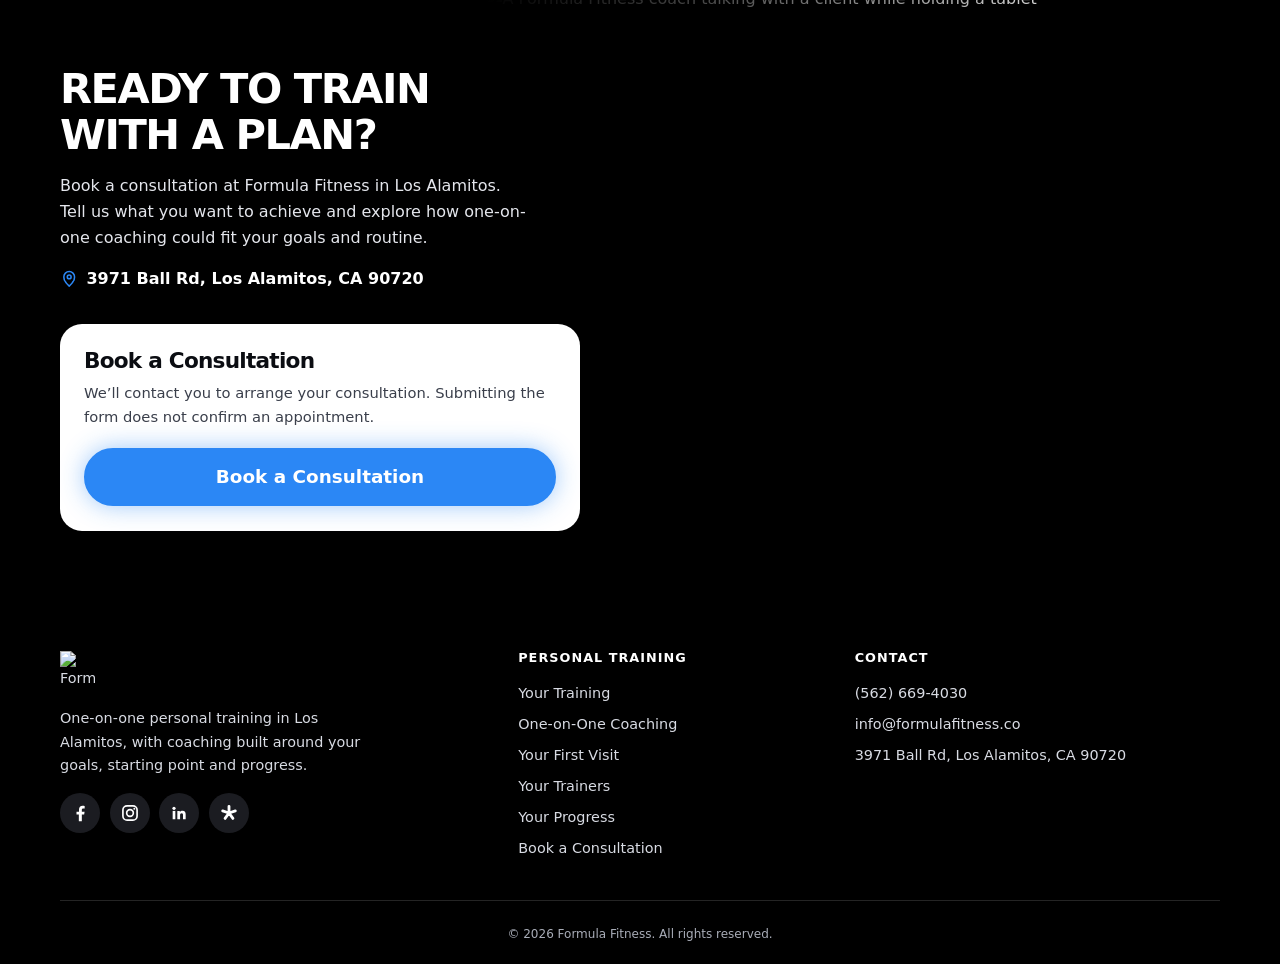
==== commit b2d61b31: "Add files via upload" ====
--- a/index.html
+++ b/index.html
@@ -2,19 +2,33 @@
 <html lang="en">
 <head>
 <meta charset="utf-8">
+<!-- Google Tag Manager -->
+<script>(function(w,d,s,l,i){w[l]=w[l]||[];w[l].push({'gtm.start':
+new Date().getTime(),event:'gtm.js'});var f=d.getElementsByTagName(s)[0],
+j=d.createElement(s),dl=l!='dataLayer'?'&l='+l:'';j.async=true;j.src=
+'https://www.googletagmanager.com/gtm.js?id='+i+dl;f.parentNode.insertBefore(j,f);
+})(window,document,'script','dataLayer','GTM-K28JZ7N');</script>
+<!-- End Google Tag Manager -->
 <meta name="viewport" content="width=device-width, initial-scale=1">
-<title>Formula Fitness | Move Better. Feel Stronger. Live Pain Free.</title>
-<meta name="description" content="Formula Fitness - Boutique personal training studio in Los Alamitos. Expert 1 on 1 and semi private coaching for busy adults.">
+<title>Personal Training in Los Alamitos | Formula Fitness</title>
+<meta name="description" content="Explore one-on-one personal training at Formula Fitness in Los Alamitos. Get coaching tailored to your goals and starting point. Book a consultation.">
 <!-- PREVIEW ONLY: remove this tag at launch. -->
 <meta name="robots" content="noindex, nofollow">
 <!-- No canonical tag yet. Add <link rel="canonical" href="FINAL URL"> once the final address is chosen. -->
 <meta name="theme-color" content="#000000">
+<!-- Favicons built from the Formula Fitness logo mark (tools/build-favicons.py). The ?v= value is a cache-buster: change it whenever the icon files change. -->
+<link rel="icon" href="favicon.ico?v=20261030" sizes="any">
+<link rel="icon" type="image/png" sizes="32x32" href="favicon-32x32.png?v=20261030">
+<link rel="icon" type="image/png" sizes="16x16" href="favicon-16x16.png?v=20261030">
+<link rel="apple-touch-icon" sizes="180x180" href="apple-touch-icon.png?v=20261030">
 <link rel="preload" href="fonts/sora-latin-wght-normal.woff2" as="font" type="font/woff2" crossorigin>
 <link rel="stylesheet" href="style.css">
-<!-- GTM HEAD SNIPPET: paste the existing Google Tag Manager <script> here. Do not add separate conversion tags. -->
 </head>
 <body>
-<!-- GTM BODY SNIPPET: paste the existing Google Tag Manager <noscript> iframe here. -->
+<!-- Google Tag Manager (noscript) -->
+<noscript><iframe src="https://www.googletagmanager.com/ns.html?id=GTM-K28JZ7N"
+height="0" width="0" style="display:none;visibility:hidden"></iframe></noscript>
+<!-- End Google Tag Manager (noscript) -->
 
 <svg width="0" height="0" style="position:absolute" aria-hidden="true" focusable="false">
  <defs>
@@ -28,6 +42,7 @@
   <symbol id="i-lock" viewBox="0 0 24 24"><rect x="5" y="11" width="14" height="10" rx="2"/><path d="M8 11V8a4 4 0 0 1 8 0v3"/></symbol>
   <symbol id="i-l" viewBox="0 0 24 24"><path d="M15 5l-7 7 7 7"/></symbol>
   <symbol id="i-r" viewBox="0 0 24 24"><path d="M9 5l7 7-7 7"/></symbol>
+  <symbol id="i-check" viewBox="0 0 24 24"><circle cx="12" cy="12" r="10"/><path d="M7.5 12.5l3 3 6-6.5"/></symbol>
   <symbol id="i-plus" viewBox="0 0 24 24"><path d="M12 5v14M5 12h14"/></symbol>
   <symbol id="i-x" viewBox="0 0 24 24"><path d="M6 6l12 12M18 6L6 18"/></symbol>
   <!-- Social icons: simple self-drawn marks. Swap for official brand artwork if the brand guidelines require it. -->
@@ -45,11 +60,11 @@
   <a class="logo" href="#top"><img src="images/logo.png" width="35" height="40" alt="Formula Fitness Logo"></a>
   <nav id="site-nav" aria-label="Main">
    <ul>
-    <li><a href="#program">Services</a></li>
+    <li><a href="#program">Your Training</a></li>
+    <li><a href="#features">Your Coaching</a></li>
+    <li><a href="#progress">Your Progress</a></li>
     <li><a href="#first-visit">Your First Visit</a></li>
-    <li><a href="#features">What We Offer</a></li>
-    <li><a href="#trainers">Our Team</a></li>
-    <li><a href="#workflow">Your Results</a></li>
+    <li><a href="#trainers">Your Trainers</a></li>
    </ul>
   </nav>
   <div class="bar-end">
@@ -61,79 +76,108 @@
 
 <main id="main">
 
-<!-- HERO -->
+<!-- HERO: dark photographic hero, text beside the coaching photo. Existing headline, sentence, button and microcopy. -->
 <section class="hero" id="top">
- <div class="wrap">
-  <div class="stage">
-   <div class="hero-img"><img src="images/hero-man.webp" width="1200" height="1200" alt="A Formula Fitness coach guiding a client through a one-legged balance exercise" fetchpriority="high"></div>
-   <h1><span class="l1">MOVE BETTER.</span><span class="l2">FEEL STRONGER.</span><span class="l3">LIVE PAIN</span><span class="l4">FREE.</span></h1>
-   <span class="gchip big c-a"><svg class="ic"><use href="#i-bars"/></svg>InBody Scan</span>
-   <span class="gchip c-b"><svg class="ic"><use href="#i-pin"/></svg>Los Alamitos, CA</span>
-   <span class="gchip c-c"><svg class="ic"><use href="#i-lock"/></svg>Private Studio</span>
-  </div>
-  <div class="stats">
-   <p class="stat"><strong>20+</strong><span>Years of Experience</span></p>
-   <p class="stat stat-r"><span>10<br>SPECIALIZED<br>TRAINERS</span>
-    <a class="avatar" href="https://api.formulafitness.co/widget/form/cCHvBgZHH4fkFVQY6907" data-open-form aria-haspopup="dialog" aria-label="Join Trainers: book a consultation" target="_blank" rel="noopener"><img src="images/hero-trainer-stat-avatar.webp" width="80" height="100" alt="Formula Fitness trainer"><i><svg class="ic"><use href="#i-plus"/></svg></i></a></p>
-  </div>
- </div>
-</section>
-
-<!-- SERVICES -->
-<section class="dark sec" id="program" data-carousel aria-labelledby="svc-t">
- <div class="wrap rel">
-  <span class="ghost" aria-hidden="true">Services</span>
-  <div class="head"><h2 id="svc-t">Our Services</h2>
-   <div class="ctrl"><button class="cbtn" type="button" data-dir="-1" aria-label="Previous services"><svg class="ic"><use href="#i-l"/></svg></button><button class="cbtn next" type="button" data-dir="1" aria-label="Next services"><svg class="ic"><use href="#i-r"/></svg></button></div></div>
-  <div class="track" tabindex="0" role="group" aria-roledescription="carousel" aria-label="Our Services">
-   <article class="svc"><i class="ibox"><svg class="ic"><use href="#i-user"/></svg></i><h3>Personal Training</h3><p>Fully customized 1 on 1 sessions with a dedicated coach who builds your program around your goals, your body, and your schedule.</p></article>
-   <article class="svc"><i class="ibox"><svg class="ic"><use href="#i-users"/></svg></i><h3>Semi Private Training</h3><p>Small group sessions (2 to 4 people) that give you expert coaching, real accountability, and a team atmosphere at a lower price point.</p></article>
-   <article class="svc"><i class="ibox"><svg class="ic"><use href="#i-pulse"/></svg></i><h3>Recovery Service</h3><p>Targeted recovery protocols to reduce pain, improve mobility, and help your body bounce back faster between sessions.</p></article>
-   <article class="svc"><i class="ibox"><svg class="ic"><use href="#i-heart"/></svg></i><h3>Active Aging</h3><p>Specialized programs for adults 55+ focused on strength, balance, joint health, and maintaining independence for years to come.</p></article>
-   <article class="svc"><i class="ibox"><svg class="ic"><use href="#i-bars"/></svg></i><h3>InBody Scan</h3><p>A full body composition analysis in under 60 seconds. Track muscle mass, body fat percentage, and 15+ data points over time.</p></article>
-   <article class="svc"><i class="ibox"><svg class="ic"><use href="#i-star"/></svg></i><h3>Youth Training</h3><p>Age appropriate strength and conditioning for young athletes looking to build a foundation of movement, confidence, and performance.</p></article>
-  </div>
- </div>
-</section>
-
-<!-- FIRST VISIT -->
-<section class="light sec" id="first-visit" aria-labelledby="fv-t">
- <div class="wrap">
-  <h2 class="center up" id="fv-t">WHAT YOUR FIRST VISIT LOOKS LIKE</h2>
-  <div class="fv">
-   <article class="fcard">
-    <img src="images/first-visit-consultation.webp" width="1200" height="960" alt="Two people laughing during a half-kneeling lunge in the Formula Fitness studio" loading="lazy">
-    <span class="badge blue">Full Consultation</span>
-    <div class="ftext"><h3><svg class="ic"><use href="#i-users"/></svg>Your Consultation</h3><p>You will sit down with one of our coaches to talk about your goals, your history, and what is holding you back. No pressure, no sales pitch: just an honest conversation about where you are and where you want to go.</p></div>
-   </article>
-   <div class="fchips"><span class="gchip dk"><svg class="ic"><use href="#i-pin"/></svg>Los Alamitos, CA</span><span class="gchip dk"><svg class="ic"><use href="#i-lock"/></svg>Private Studio</span></div>
-   <article class="fcard">
-    <img src="images/first-visit-assessment.webp" width="632" height="626" alt="Clients and a coach doing kettlebell swings in the Formula Fitness studio" loading="lazy">
-    <span class="badge glass">Under 60 Seconds</span>
-    <div class="ftext"><h3><svg class="ic"><use href="#i-pulse"/></svg>Your Assessment</h3><p>We run a full movement and posture assessment plus an advanced InBody body composition scan. This gives us the data we need to build a program that actually fits your body, not a cookie cutter template.</p></div>
-   </article>
-  </div>
- </div>
-</section>
-
-<!-- FEATURES -->
-<section class="dark sec" id="features" aria-label="What we offer">
- <div class="wrap rel">
-  <div class="feat">
-   <div><span class="ghost g2" aria-hidden="true">Fitness</span><h2>Personalized Nutrition and Meal Plans</h2><p>Every member gets a nutrition plan built around their lifestyle, not a generic PDF. Your coach works with you on real meals, real schedules, and adjustments as your body changes. This is included with your training, not an extra fee.</p><a class="btn btn-line" href="https://api.formulafitness.co/widget/form/cCHvBgZHH4fkFVQY6907" data-open-form aria-haspopup="dialog" target="_blank" rel="noopener">Learn More</a></div>
-   <figure class="fimg"><img src="images/features-nutrition-meal-plans.webp" width="1200" height="800" alt="A coach reviewing a tablet with a client at Formula Fitness" loading="lazy"><figcaption class="badge glass">Custom Nutrition</figcaption></figure>
-  </div>
-  <div class="feat rev">
-   <figure class="fimg"><img src="images/features-strength-intensity-tracking.webp" width="1200" height="800" alt="A coach watching a client hold two kettlebells at Formula Fitness" loading="lazy"><figcaption class="badge glass">Progress Tracking</figcaption></figure>
-   <div><h2>Real Time Strength and Intensity Tracking</h2><p>We track every session: weights, sets, reps, rest times, and progress over time. Your coach uses this data to adjust your program in real time so you never plateau and every workout moves you forward.</p><a class="btn btn-line" href="https://api.formulafitness.co/widget/form/cCHvBgZHH4fkFVQY6907" data-open-form aria-haspopup="dialog" target="_blank" rel="noopener">Learn More</a></div>
-  </div>
- </div>
-</section>
-
-<!-- TEAM -->
-<section class="light sec" id="trainers" data-carousel aria-labelledby="team-t">
- <div class="wrap">
-  <div class="head"><h2 class="up" id="team-t">MEET OUR COACHING TEAM</h2>
+ <div class="hero-main">
+ <img class="hero-photo" src="images/pt-coach-guided-deadlift-1280.webp" srcset="images/pt-coach-guided-deadlift-640.webp 640w, images/pt-coach-guided-deadlift-960.webp 960w, images/pt-coach-guided-deadlift-1280.webp 1280w, images/pt-coach-guided-deadlift-1600.webp 1600w, images/pt-coach-guided-deadlift-1920.webp 1920w" sizes="(max-width: 899px) 100vw, 62vw" width="1920" height="1280" alt="A Formula Fitness coach crouching beside a client who grips a kettlebell on the floor in a squat position, with other coaches and clients training in the background" fetchpriority="high">
+ <div class="wrap hero-in">
+  <div class="hero-copy">
+   <p class="eyebrow">One-on-One Coaching <span aria-hidden="true">&middot;</span> Los Alamitos, CA</p>
+   <h1><span>Build Strength.</span> <span class="hl">For Life.</span></h1>
+   <p class="hero-sub">One-on-one personal training in Los Alamitos to help you build strength, move with confidence and stay capable in everyday life.</p>
+   <a class="btn btn-lg" href="https://api.formulafitness.co/widget/form/cCHvBgZHH4fkFVQY6907" data-open-form aria-haspopup="dialog" target="_blank" rel="noopener">Book a Consultation</a>
+   <p class="hero-note">We’ll contact you to arrange your consultation.</p>
+  </div>
+ </div>
+ </div>
+ <div class="strip" role="list">
+  <div class="wrap strip-in">
+   <p role="listitem"><svg class="ic" aria-hidden="true"><use href="#i-user"/></svg><span><strong>1:1</strong> Personal Attention</span></p>
+   <p role="listitem"><svg class="ic" aria-hidden="true"><use href="#i-star"/></svg><span>Your Goals &middot; Your Training Plan</span></p>
+   <p role="listitem"><svg class="ic" aria-hidden="true"><use href="#i-pin"/></svg><span>Los Alamitos, CA</span></p>
+  </div>
+ </div>
+</section>
+
+<!-- THREE BENEFIT CARDS (id kept as #program). Existing carousel cards: strength, guidance, consistency. -->
+<section class="light sec" id="program" aria-labelledby="svc-t">
+ <div class="wrap">
+  <h2 class="center" id="svc-t">Strength for Today. <span class="hl">A Plan for the Long Term.</span></h2>
+  <div class="bcards">
+   <article class="bcard"><i class="ibox"><svg class="ic"><use href="#i-pulse"/></svg></i><h3>Strength for Everyday Life</h3><p>Build strength through exercises selected to support your goals and the activities that matter to you.</p></article>
+   <article class="bcard"><i class="ibox"><svg class="ic"><use href="#i-heart"/></svg></i><h3>Guidance on Every Rep</h3><p>Get demonstrations, form feedback and exercise adjustments so you understand how to train with confidence.</p></article>
+   <article class="bcard"><i class="ibox"><svg class="ic"><use href="#i-bars"/></svg></i><h3>Support to Stay Consistent</h3><p>Bring structure to your routine with scheduled sessions, encouragement and accountability from your coach.</p></article>
+  </div>
+ </div>
+</section>
+
+<!-- CLIENT RESULTS (draft). Three supplied composites, shown complete. No names, timeframes, numbers or training-format claims. Identity, permission and training-format checks are listed in LAUNCH-CHECKLIST.md. -->
+<section class="sec blue-tint" id="results" aria-labelledby="res-t">
+ <div class="wrap">
+  <h2 class="center" id="res-t">Real People. <span class="hl">Real Results.</span></h2>
+  <p class="res-sub">Progress looks different for everyone. Explore individual journeys from the Formula Fitness community.</p>
+  <div class="rgrid">
+   <figure class="rcard"><img src="images/client-result-01.webp" width="1080" height="1080" loading="lazy" decoding="async" alt="Side-by-side comparison of one Formula Fitness client, front view, labeled BEFORE on the left and AFTER on the right."></figure>
+   <figure class="rcard"><img src="images/client-result-02.webp" width="1080" height="1080" loading="lazy" decoding="async" alt="Side-by-side comparison of a second Formula Fitness client, front view, labeled BEFORE on the left and AFTER on the right."></figure>
+   <figure class="rcard"><img src="images/client-result-03.webp" width="1080" height="1080" loading="lazy" decoding="async" alt="Side-by-side comparison of a third Formula Fitness client, side view, labeled BEFORE on the left and AFTER on the right."></figure>
+  </div>
+  <p class="res-note">Individual results vary. Training history, consistency and other factors influence outcomes.</p>
+  <p class="res-cta"><a class="btn" href="https://api.formulafitness.co/widget/form/cCHvBgZHH4fkFVQY6907" data-open-form aria-haspopup="dialog" target="_blank" rel="noopener">Book a Consultation</a></p>
+ </div>
+</section>
+
+<!-- ALTERNATING COACHING ROWS -->
+<section class="light" id="features" aria-label="Your coaching">
+ <div class="feat-row">
+  <div class="wrap feat">
+   <figure class="fimg"><img class="crop-k" src="images/coach-supervised-kettlebell-hold.webp" width="1200" height="800" alt="A Formula Fitness coach watching a client hold two kettlebells" loading="lazy"><figcaption class="badge glass">Personalized Coaching</figcaption></figure>
+   <div class="ftxt">
+    <h2>Your Goals. Your Plan. <span class="hl">Your Coach.</span></h2>
+    <p>Start with your goals, experience and current ability. Your coach guides your workouts, provides technique feedback and adjusts exercises to help you train at an appropriate level.</p>
+    <ul class="checks">
+     <li><svg class="ic" aria-hidden="true"><use href="#i-check"/></svg><div><h3>Your Goals</h3><p>Discuss what you want to achieve and what matters to you outside the gym.</p></div></li>
+     <li><svg class="ic" aria-hidden="true"><use href="#i-check"/></svg><div><h3>Your Starting Point</h3><p>Work on exercises suited to your current ability and training experience.</p></div></li>
+     <li><svg class="ic" aria-hidden="true"><use href="#i-check"/></svg><div><h3>Your Coach’s Guidance</h3><p>Get demonstrations and feedback so you understand what to do and how to improve.</p></div></li>
+    </ul>
+    <a class="btn" href="https://api.formulafitness.co/widget/form/cCHvBgZHH4fkFVQY6907" data-open-form aria-haspopup="dialog" target="_blank" rel="noopener">Book a Consultation</a>
+   </div>
+  </div>
+ </div>
+ <div class="feat-row tint" id="progress">
+  <div class="wrap feat rev">
+   <figure class="fimg"><img class="crop-b" src="images/pt-coach-guided-movement-960.webp" srcset="images/pt-coach-guided-movement-640.webp 640w, images/pt-coach-guided-movement-960.webp 960w, images/pt-coach-guided-movement-1280.webp 1280w, images/pt-coach-guided-movement-1600.webp 1600w, images/pt-coach-guided-movement-1920.webp 1920w" sizes="(min-width:900px) 46vw, 92vw" width="1920" height="1280" alt="A Formula Fitness coach crouches beside a client who lowers two dumbbells in a hinge position, with another client behind" loading="lazy"><figcaption class="badge glass">Guidance &amp; Progress</figcaption></figure>
+   <div class="ftxt">
+    <h2 class="two-line">Build Strength. <span class="hl">Keep Moving Forward.</span></h2>
+    <p>Build a routine you can keep developing. Work with your coach to review progress, discuss challenges and adjust your training as your strength and confidence grow.</p>
+    <ul class="checks">
+     <li><svg class="ic" aria-hidden="true"><use href="#i-check"/></svg><div><h3>Technique Feedback</h3><p>Develop your understanding of the movements with coaching during your sessions.</p></div></li>
+     <li><svg class="ic" aria-hidden="true"><use href="#i-check"/></svg><div><h3>Progress Reviews</h3><p>Discuss what is improving and what to work on next.</p></div></li>
+     <li><svg class="ic" aria-hidden="true"><use href="#i-check"/></svg><div><h3>Appropriate Adjustments</h3><p>Adapt exercises and training demands as your ability changes.</p></div></li>
+     <li><svg class="ic" aria-hidden="true"><use href="#i-check"/></svg><div><h3>Consistent Support</h3><p>Bring structure and accountability to your training routine.</p></div></li>
+    </ul>
+    <a class="btn" href="https://api.formulafitness.co/widget/form/cCHvBgZHH4fkFVQY6907" data-open-form aria-haspopup="dialog" target="_blank" rel="noopener">Book a Consultation</a>
+   </div>
+  </div>
+ </div>
+</section>
+
+<!-- CONSULTATION PROCESS (existing first-visit and plan copy as three steps) -->
+<section class="sec blue-tint" id="first-visit" aria-labelledby="fv-t">
+ <div class="wrap">
+  <h2 class="center up" id="fv-t">YOUR NEXT STEP <span class="hl">STARTS HERE</span></h2>
+  <ol class="steps">
+   <li><b aria-hidden="true">01</b><div><h3>Send Your Enquiry</h3><p>Tell us about your goals. Our team will contact you to arrange a consultation.</p></div></li>
+   <li><b aria-hidden="true">02</b><div><h3>Talk Through Your Goals</h3><p>Discuss your experience, starting point and suitable training options.</p></div></li>
+   <li><b aria-hidden="true">03</b><div><h3>Explore Your Training Options</h3><p>Learn how personalized coaching could support your goals and routine.</p></div></li>
+  </ol>
+  <p class="steps-note">Submitting the form is an enquiry, not a confirmed appointment.</p>
+ </div>
+</section>
+
+<!-- TEAM. Portraits, names and titles are carried over from the baseline unchanged. Before launch confirm which staff deliver one-on-one personal training and that each title is current (see LAUNCH-CHECKLIST.md). -->
+<section class="light sec team-sec" id="trainers" data-carousel aria-labelledby="team-t">
+ <div class="wrap">
+  <div class="head"><h2 class="up" id="team-t">MEET YOUR PERSONAL TRAINING TEAM</h2>
    <div class="ctrl"><button class="cbtn" type="button" data-dir="-1" aria-label="Previous coaches"><svg class="ic"><use href="#i-l"/></svg></button><button class="cbtn next" type="button" data-dir="1" aria-label="Next coaches"><svg class="ic"><use href="#i-r"/></svg></button></div></div>
   <div class="track team" tabindex="0" role="group" aria-roledescription="carousel" aria-label="Coaching team">
    <article class="tcard"><img src="images/trainer-tony.webp" width="800" height="1000" alt="Tony, Founding Partner and Director of Experience" loading="lazy"><h3>Tony</h3><p>Founding Partner and Director of Experience</p></article>
@@ -150,45 +194,47 @@
  </div>
 </section>
 
-<!-- SIX-BENEFIT DIAGRAM -->
-<section class="dark sec" id="workflow" aria-labelledby="wf-t">
- <div class="wrap">
-  <h2 class="sr" id="wf-t">Your Results</h2>
-  <div class="wf">
-   <ol class="wcol l" start="1">
-    <li class="wc"><h3>Full Movement Assessment</h3><p>Your coach evaluates your posture, mobility, and movement patterns to find imbalances and build your starting point.</p><b>1</b></li>
-    <li class="wc"><h3>InBody Composition Scan</h3><p>A full body scan that measures muscle mass, body fat, water balance, and 15+ metrics in under 60 seconds.</p><b>2</b></li>
-    <li class="wc"><h3>Custom Workout Program</h3><p>Every session is built for you: your goals, your body, your schedule. No generic routines, no guessing.</p><b>3</b></li>
-   </ol>
-   <figure class="wring"><img src="images/workflow-coach.webp" width="1200" height="800" alt="A coach guiding a client through a band-assisted stretch at Formula Fitness" loading="lazy"><i class="d d1"><svg class="ic"><use href="#i-users"/></svg></i><i class="d d2"><svg class="ic"><use href="#i-pulse"/></svg></i><i class="d d3"><svg class="ic"><use href="#i-heart"/></svg></i></figure>
-   <ol class="wcol r" start="4">
-    <li class="wc"><h3>Progress Tracking</h3><p>Real time data on your strength, endurance, and body composition so you can see exactly how far you have come.</p><b>4</b></li>
-    <li class="wc"><h3>Professional Coaching</h3><p>Certified coaches with 20+ years of combined experience guiding you through every rep, every session.</p><b>5</b></li>
-    <li class="wc"><h3>Nutrition and Meal Plan</h3><p>A personalized eating plan designed around your real life, your preferences, and your training goals.</p><b>6</b></li>
-   </ol>
-  </div>
- </div>
-</section>
-
-<!-- CTA -->
+<!-- FAQ: native details/summary, so every question is keyboard operable (Tab, Enter or Space) and works without JavaScript. -->
+<section class="light sec faq-sec" id="faq" aria-labelledby="faq-t">
+ <div class="wrap">
+  <h2 class="center up" id="faq-t">FREQUENTLY ASKED <span class="hl">QUESTIONS</span></h2>
+  <div class="faq-list">
+   <details><summary>Is this one-on-one personal training?</summary><p>Yes. This page is for individual coaching, with training shaped around your goals, starting point and progress.</p></details>
+   <details><summary>Can I enquire if I’m a beginner or returning after a break?</summary><p>Yes. Tell us about your experience and current routine so we can discuss suitable training options during your consultation.</p></details>
+   <details><summary>What happens after I submit the form?</summary><p>Your form sends a consultation enquiry. The Formula Fitness team will contact you to arrange the next step. Submitting the form does not confirm an appointment.</p></details>
+   <details><summary>How do I find out about training options and pricing?</summary><p>Ask about current options and pricing during your consultation. We’ll discuss your goals and the training options available.</p></details>
+   <details><summary>Where is Formula Fitness?</summary><p><a href="https://www.google.com/maps/place/Formula+Fitness/@33.8179361,-118.0661915,17z" target="_blank" rel="noopener">3971 Ball Rd, Los Alamitos, CA 90720.</a></p></details>
+  </div>
+ </div>
+</section>
+
+<!-- CLOSING CONSULTATION: card opens the existing shared modal (no second form, no extra form ID or script). -->
 <section class="cta" id="cta" aria-labelledby="cta-t">
- <div class="cta-in">
+ <img class="cta-photo" src="images/coach-client-tablet-discussion.webp" width="1200" height="800" alt="A Formula Fitness coach talking with a client while holding a tablet" loading="lazy">
+ <div class="wrap cta-in">
   <div class="cta-copy">
-   <h2 class="up" id="cta-t">READY TO MAKE A CHANGE?</h2>
-   <p>We are now accepting a limited number of new clients at our private studio in Los Alamitos. Book a full consultation with one of our coaches and get a personalized plan built for your body and your goals.</p>
-   <a class="btn btn-white" href="https://api.formulafitness.co/widget/form/cCHvBgZHH4fkFVQY6907" data-open-form aria-haspopup="dialog" target="_blank" rel="noopener">Book Your Full Consultation</a>
-  </div>
-  <img src="images/cta-athletes.webp" width="1200" height="800" alt="Coaches working with clients in the Formula Fitness studio" loading="lazy">
+   <h2 class="up" id="cta-t">READY TO TRAIN WITH A PLAN?</h2>
+   <p>Book a consultation at Formula Fitness in Los Alamitos. Tell us what you want to achieve and explore how one-on-one coaching could fit your goals and routine.</p>
+   <p class="cta-addr"><svg class="ic" aria-hidden="true"><use href="#i-pin"/></svg>3971 Ball Rd, Los Alamitos, CA 90720</p>
+  </div>
+  <div class="cta-card">
+   <h3>Book a Consultation</h3>
+   <p>We’ll contact you to arrange your consultation. Submitting the form does not confirm an appointment.</p>
+   <a class="btn btn-lg" href="https://api.formulafitness.co/widget/form/cCHvBgZHH4fkFVQY6907" data-open-form aria-haspopup="dialog" target="_blank" rel="noopener">Book a Consultation</a>
+  </div>
  </div>
 </section>
 
 </main>
+
+<!-- STICKY MOBILE CTA: same shared modal as every other enquiry button; hidden on desktop and while the modal is open (body.lock). -->
+<div class="sticky-cta"><a class="btn btn-lg" href="https://api.formulafitness.co/widget/form/cCHvBgZHH4fkFVQY6907" data-open-form aria-haspopup="dialog" target="_blank" rel="noopener">Book a Consultation</a></div>
 
 <footer class="foot">
  <div class="wrap fgrid">
   <div>
    <img src="images/logo.png" width="35" height="40" alt="Formula Fitness Logo">
-   <p>Boutique personal training studio in Los Alamitos. Expert 1 on 1 and semi private coaching for busy adults.</p>
+   <p>One-on-one personal training in Los Alamitos, with coaching built around your goals, starting point and progress.</p>
    <p class="soc">
     <a href="https://www.facebook.com/FormulaFitnesslosalamitos/" target="_blank" rel="noopener" aria-label="Formula Fitness on Facebook"><svg class="ic sic" aria-hidden="true" focusable="false"><use href="#s-fb"/></svg></a>
     <a href="https://www.instagram.com/formulafitness.co/" target="_blank" rel="noopener" aria-label="Formula Fitness on Instagram"><svg class="ic sic" aria-hidden="true" focusable="false"><use href="#s-ig"/></svg></a>
@@ -196,13 +242,13 @@
     <a href="https://www.yelp.com/biz/formula-fitness-los-alamitos-4" target="_blank" rel="noopener" aria-label="Formula Fitness on Yelp"><svg class="ic sic" aria-hidden="true" focusable="false"><use href="#s-yelp"/></svg></a>
    </p>
   </div>
-  <div><h3>SERVICES</h3><ul>
-   <li><a href="#program">Personal Training</a></li><li><a href="#program">Semi Private Training</a></li><li><a href="#program">Recovery Service</a></li><li><a href="#program">Active Aging</a></li><li><a href="#program">InBody Scan</a></li><li><a href="#program">Youth Training</a></li></ul></div>
+  <div><h3>PERSONAL TRAINING</h3><ul>
+   <li><a href="#program">Your Training</a></li><li><a href="#features">One-on-One Coaching</a></li><li><a href="#first-visit">Your First Visit</a></li><li><a href="#trainers">Your Trainers</a></li><li><a href="#progress">Your Progress</a></li><li><a href="https://api.formulafitness.co/widget/form/cCHvBgZHH4fkFVQY6907" data-open-form aria-haspopup="dialog" target="_blank" rel="noopener">Book a Consultation</a></li></ul></div>
   <div><h3>CONTACT</h3><ul>
    <li><a href="tel:+15626694030">(562) 669-4030</a></li>
    <li><a href="mailto:info@formulafitness.co">info@formulafitness.co</a></li>
-   <!-- CONFIRM ADDRESS: earlier Formula Fitness materials show a different studio address. Confirm before launch (this text and the map link below). -->
-   <li><a href="https://maps.google.com/?q=10831%20Los%20Alamitos%20Blvd%2C%20Los%20Alamitos%20CA%2090720" target="_blank" rel="noopener">10831 Los Alamitos Blvd, Los Alamitos CA 90720</a></li></ul>
+   <!-- Studio address confirmed by the business: 3971 Ball Rd, Los Alamitos, CA 90720. -->
+   <li><a href="https://www.google.com/maps/place/Formula+Fitness/@33.8179361,-118.0661915,17z" target="_blank" rel="noopener">3971 Ball Rd, Los Alamitos, CA 90720</a></li></ul>
    <!-- PRIVACY POLICY LINK NOT YET SUPPLIED. When the confirmed URL arrives, add inside the CONTACT <ul>: <li><a href="CONFIRMED-URL">Privacy Policy</a></li>. Do not invent a URL. -->
   </div>
  </div>
--- a/style.css
+++ b/style.css
@@ -20,7 +20,7 @@
 .skip{position:absolute;left:-999px;top:0;background:#fff;color:#000;padding:.75rem 1rem;z-index:99}
 .skip:focus{left:.5rem;top:.5rem}
 .up{text-transform:uppercase}.center{text-align:center}
-.sec{padding:clamp(3.5rem,8vw,6rem) 0}
+.sec{padding:clamp(2.5rem,5.5vw,4rem) 0}
 .dark{background:#000;color:#fff}.light{background:#fff;color:#000}
 
 /* buttons */
@@ -47,33 +47,6 @@
  nav a{display:block;padding:.7rem 0}
 }
 
-/* glass chips */
-.gchip{display:inline-flex;align-items:center;gap:.5rem;background:rgba(40,40,46,.7);backdrop-filter:blur(8px);border:1px solid var(--bd);color:#fff;font-weight:700;font-size:.78rem;padding:.6rem .9rem;border-radius:16px;box-shadow:0 8px 24px rgba(0,0,0,.35)}
-.gchip.dk{background:#4a4d57;flex-direction:column;text-align:center;font-size:.7rem;padding:1rem;min-width:7.5rem;border-radius:18px}
-
-/* hero */
-.hero{background:#000;padding:2rem 0 0;overflow:hidden}
-.stage{position:relative;min-height:clamp(460px,52vw,700px);display:flex;align-items:center}
-.hero-img{position:absolute;left:50%;top:50%;transform:translate(-50%,-50%);height:94%;aspect-ratio:4/5;max-width:62%;border-radius:26px;overflow:hidden;z-index:0}
-.hero-img img{width:100%;height:100%;object-fit:cover;object-position:50% 25%}
-.hero-img::after{content:"";position:absolute;inset:0;background:linear-gradient(rgba(0,0,0,.08),rgba(0,0,0,.4))}
-h1{position:relative;z-index:2;width:100%;font-size:clamp(2.1rem,6.9vw,6.3rem);line-height:.98;font-weight:800;letter-spacing:-.05em}
-h1 span{display:block;white-space:nowrap}
-.l1{text-align:left}.l2{text-align:right}.l3{text-align:left;padding-left:12%}.l4{text-align:right;padding-right:9%}
-.c-a{position:absolute;z-index:3;left:3%;top:4%;transform:rotate(-8deg)}
-.c-b{position:absolute;z-index:3;right:3%;top:5%;transform:rotate(5deg)}
-.c-c{position:absolute;z-index:3;left:21%;bottom:7%;transform:rotate(-4deg)}
-.gchip.big{font-size:clamp(.78rem,1.4vw,1.05rem);padding:.8rem 1.25rem;gap:.6rem;border-radius:20px}
-.stats{display:flex;justify-content:space-between;align-items:flex-end;gap:1rem;margin-top:1.5rem;padding-bottom:clamp(3rem,6vw,5.5rem)}
-.stat{margin:0;display:flex;flex-direction:column;line-height:1.1}
-.stat strong{font-size:clamp(2rem,4vw,3rem);font-weight:800}
-.stat span{font-size:.75rem;color:#d8dbe3}
-.stat-r{flex-direction:row;align-items:center;gap:.8rem;text-align:right;font-weight:800;font-size:.8rem;letter-spacing:.02em}
-.stat-r span{color:#fff;font-size:.8rem}
-.avatar{position:relative;display:block;width:80px;height:44px}
-.avatar img{width:44px;height:44px;border-radius:50%;object-fit:cover;object-position:top;border:2px solid #333}
-.avatar i{position:absolute;left:36px;top:0;width:44px;height:44px;border-radius:50%;background:var(--blue);display:grid;place-items:center}
-
 /* carousels */
 .head{display:flex;justify-content:space-between;align-items:center;gap:1rem;margin-bottom:2rem}
 .ctrl{display:flex;gap:.6rem}
@@ -84,72 +57,11 @@
 .track{display:flex;gap:var(--gap);overflow-x:auto;scroll-snap-type:x mandatory;scrollbar-width:none;overscroll-behavior-x:contain;padding-bottom:.25rem}
 .track::-webkit-scrollbar{display:none}
 .track>*{scroll-snap-align:start;flex:0 0 min(86%,340px);min-width:0}
-.ghost{position:absolute;left:0;top:-1.5rem;font-size:clamp(4rem,14vw,9.5rem);font-weight:800;text-transform:uppercase;color:rgba(255,255,255,.07);pointer-events:none;letter-spacing:-.05em;line-height:1}
-.g2{display:block;position:relative;top:0;margin-bottom:-2.2rem}
-#program .head,.feat h2{position:relative}
-.svc{background:var(--card);border:1px solid var(--bd);border-radius:20px;padding:1.5rem;min-height:230px}
-.svc p{font-size:.85rem;color:var(--mut);margin:.6rem 0 0}
-.ibox{width:42px;height:42px;border-radius:12px;background:rgba(255,255,255,.08);display:grid;place-items:center;margin-bottom:1.1rem}
-.svc:hover,.svc:nth-child(3){background:var(--blue);border-color:var(--blue)}
-.svc:hover p,.svc:nth-child(3) p{color:#fff}
-.track:hover .svc:nth-child(3):not(:hover){background:var(--card);border-color:var(--bd)}
-.track:hover .svc:nth-child(3):not(:hover) p{color:var(--mut)}
-
-/* first visit */
-.fv{display:grid;gap:1.25rem;margin-top:2.5rem;align-items:center}
-.fcard{position:relative;border-radius:24px;overflow:hidden;background:#111;min-height:460px;display:flex;flex-direction:column;justify-content:flex-end;color:#fff;box-shadow:0 20px 40px rgba(0,0,0,.2)}
-.fcard>img{position:absolute;inset:0;width:100%;height:100%;object-fit:cover}
-.ftext{position:relative;z-index:2;margin:.9rem;padding:1.1rem 1.2rem;border-radius:18px;background:rgba(12,12,16,.62);backdrop-filter:blur(14px);-webkit-backdrop-filter:blur(14px);border:1px solid var(--bd)}
-.ftext h3{display:flex;align-items:center;gap:.5rem;margin-bottom:.4rem;font-size:1.05rem}
-.ftext p{font-size:.8rem;line-height:1.5;color:#e4e6ec;margin:0}
-.badge{position:absolute;z-index:3;top:1rem;right:1rem;border-radius:12px;padding:.55rem .95rem;font-weight:800;font-size:.72rem;text-transform:uppercase;letter-spacing:.02em;transform:rotate(-4deg)}
-.fcard .badge{top:1rem;right:1rem;bottom:auto}
-.badge.blue{background:var(--blue)}
-.badge.glass{background:rgba(70,72,80,.7);backdrop-filter:blur(8px);-webkit-backdrop-filter:blur(8px);border:1px solid var(--bd)}
-.fchips{display:flex;gap:1rem;justify-content:center;flex-wrap:wrap}
-
-/* features */
-.feat{display:grid;gap:2rem;align-items:center;padding:1.5rem 0}
-.feat h2{margin-bottom:1rem}.feat p{color:#d8dbe3;max-width:52ch}
-.fimg{position:relative;margin:0;border-radius:22px;overflow:hidden}
-.fimg img{width:100%;aspect-ratio:3/2;object-fit:cover}
-.fimg .badge{top:auto;right:auto;left:1rem;bottom:1rem}
-
 /* team */
 .tcard{flex:0 0 min(300px,76%);margin:0}
 .tcard img{width:100%;aspect-ratio:4/5;object-fit:cover;border-radius:22px;background:#6a6a72}
 .tcard h3{text-align:center;margin-top:.9rem}
 .tcard p{text-align:center;font-size:.8rem;color:#5b6070;margin:.2rem 0 0}
-
-/* six-benefit diagram */
-.wf{display:grid;gap:1.5rem;align-items:center}
-.wcol{list-style:none;margin:0;padding:0;display:grid;gap:1rem}
-.wc{position:relative;background:var(--card);border:1px solid var(--bd);border-radius:18px;padding:1.2rem 3rem 1.2rem 1.25rem}
-.wc h3{font-size:1rem;margin-bottom:.4rem}.wc p{font-size:.8rem;color:var(--mut);margin:0}
-.wc b{position:absolute;right:.9rem;top:50%;transform:translateY(-50%);width:22px;height:22px;border-radius:50%;background:#2a2c33;display:grid;place-items:center;font-size:.7rem}
-.wring{position:relative;margin:0 auto;width:min(300px,80%);aspect-ratio:1;order:-1}
-.wring img{width:100%;height:100%;object-fit:cover;border-radius:50%;border:8px solid #15161a}
-.d{position:absolute;right:-6px;width:36px;height:36px;border-radius:50%;background:var(--blue);display:grid;place-items:center;font-style:normal}
-.d1{top:22%}.d2{top:46%;right:-14px}.d3{top:70%}
-@media(min-width:900px){
- .wf{grid-template-columns:1fr 320px 1fr;gap:2rem}
- .wring{order:0;width:320px}
- .wcol.l .wc{margin-left:auto;max-width:300px}.wcol.l .wc:nth-child(2){margin-right:2.5rem}
- .wcol.r .wc{max-width:300px;padding:1.2rem 1.25rem 1.2rem 3rem}.wcol.r .wc b{right:auto;left:.9rem}
- .wcol.r .wc:nth-child(2){margin-left:2.5rem}
- .wcol{gap:2rem}
-}
-
-/* CTA */
-.cta{background:var(--blue);color:#fff}
-.cta-in{display:grid;gap:2rem;width:min(1160px,100% - 2.5rem);margin-inline:auto;padding:clamp(3rem,7vw,5rem) 0;align-items:center}
-.cta-copy h2{margin-bottom:1rem}
-.cta-copy p{max-width:46ch}
-.cta-in>img{width:100%;aspect-ratio:4/3;object-fit:cover;object-position:50% 35%;border-radius:24px}
-@media(min-width:900px){
- .cta-in{grid-template-columns:minmax(0,1.15fr) minmax(0,.85fr);gap:clamp(2rem,5vw,4.5rem)}
- .cta-in>img{aspect-ratio:1/1;max-height:440px}
-}
 
 /* footer */
 .foot{background:#000;padding:3.5rem 0 1.5rem;font-size:.9rem;color:#d8dbe3}
@@ -185,25 +97,158 @@
 @keyframes spin{to{transform:rotate(360deg)}}
 @media(max-width:600px){dialog{width:100%;max-width:100%;height:100dvh;margin:0;border-radius:0}.modal-body iframe{height:1100px}}
 
-/* responsive */
-@media(min-width:700px){
- .fgrid{grid-template-columns:1.4fr 1fr 1.2fr}
- .track>*{flex-basis:calc((100% - var(--gap))/2)}
- .feat{grid-template-columns:1fr 1fr;gap:3rem}
-}
-@media(min-width:960px){
- .fv{grid-template-columns:1fr auto 1fr}
- .fchips{flex-direction:column}
- .track>*{flex-basis:calc((100% - 2*var(--gap))/3)}
-}
+/* ---- v2: FAQ (native details/summary) ---- */
+.faq-list{max-width:820px;margin:2rem auto 0;display:grid;gap:.75rem}
+.faq-list details{border:1px solid #d9dce3;border-radius:18px;background:#fff}
+.faq-list details[open]{border-color:var(--blue)}
+.faq-list summary{display:flex;justify-content:space-between;align-items:center;gap:1rem;min-height:56px;padding:1rem 1.25rem;border-radius:18px;cursor:pointer;list-style:none;font-weight:700;font-size:1rem;line-height:1.4}
+.faq-list summary::-webkit-details-marker{display:none}
+.faq-list summary::after{content:"+";content:"+" / "";flex:none;display:grid;place-items:center;width:28px;height:28px;border-radius:50%;background:#eceef2;font-size:1.2rem;font-weight:700;line-height:1}
+.faq-list details[open] summary::after{content:"\2212";content:"\2212" / "";background:var(--blue);color:#fff}
+.faq-list details p{margin:0;padding:0 1.25rem 1.25rem;font-size:.95rem;color:#3a3f4b}
+
+
+/* ===== Strength & longevity design ===== */
+:root{--tint:#f4f8fd;--tint2:#e6f1fe;--line:#dce8f8;--ink:#0b0d12;--ink2:#3a3f4b;--blue-ink:#1b6fd8}
+body{padding-bottom:0}
+.hl{color:var(--blue)}
+.light .hl,.blue-tint .hl{color:var(--blue-ink)}
+.light,.blue-tint{color:var(--ink)}
+.blue-tint{background:var(--tint2)}
+.btn-lg{font-size:1.15rem;padding:1.1rem 2.2rem;min-height:56px}
+
+/* hero */
+.hero{background:#000;overflow:hidden}
+.hero-main{position:relative;display:flex;flex-direction:column}
+.hero-in{position:relative;z-index:2;order:1;padding:2.25rem 0 1.5rem}
+.hero-photo{order:2;width:calc(100% - 2.5rem);margin:0 auto 1.75rem;aspect-ratio:4/3;object-fit:cover;object-position:58% 50%;border-radius:20px}
+.eyebrow{margin:0 0 1rem;font-size:.75rem;font-weight:700;letter-spacing:.14em;text-transform:uppercase;color:#d8dbe3}
+.eyebrow span{color:var(--blue);margin:0 .25rem}
+.hero h1{font-size:clamp(1.7rem,8vw,3.4rem);line-height:1.05;letter-spacing:-.04em}
+.hero h1 span{display:block;text-wrap:balance}
+.hero-sub{margin:1.1rem 0 1.5rem;max-width:34rem;font-size:clamp(1rem,2.2vw,1.15rem);line-height:1.55;color:#e4e6ec}
+.hero-note{margin:.9rem 0 0;font-size:.82rem;color:#b9bdc8}
+.strip{background:#0b0d12;border-top:1px solid var(--bd)}
+.strip-in{display:grid;gap:0}
+.strip p{margin:0;display:flex;align-items:center;gap:.8rem;padding:1rem .25rem;font-size:.9rem;color:#e4e6ec;border-top:1px solid var(--bd)}
+.strip p:first-child{border-top:0}
+.strip .ic{width:1.5rem;height:1.5rem;color:var(--blue)}
+.strip strong{font-weight:800;color:#fff}
+@media(min-width:900px){
+ .hero-main{display:flex;flex-direction:row;align-items:center;min-height:clamp(520px,43vw,640px)}
+ .hero-main::before{content:"";position:absolute;inset:0;z-index:1;background:linear-gradient(90deg,#000 0,#000 32%,rgba(0,0,0,.8) 47%,rgba(0,0,0,.3) 68%,rgba(0,0,0,.08) 100%)}
+ .hero-photo{position:absolute;right:0;top:0;width:66%;height:100%;margin:0;aspect-ratio:auto;border-radius:0;object-position:62% 50%}
+ .hero-in{width:min(1160px,100% - 2.5rem);padding:4.5rem 0}
+ .hero-copy{max-width:min(40rem,54%)}
+ .hero h1{font-size:clamp(2.3rem,3.9vw,3.5rem)}
+ .strip-in{grid-template-columns:repeat(3,1fr)}
+ .strip p{justify-content:center;border-top:0;border-left:1px solid var(--bd);padding:1.15rem 1rem}
+ .strip p:first-child{border-left:0}
+}
+
+/* three benefit cards */
+.sec h2{color:inherit}
+.bcards{display:grid;gap:1.25rem;margin-top:2rem}
+.bcard{background:var(--tint);border:1px solid var(--line);border-radius:20px;padding:1.75rem 1.5rem;text-align:center}
+.bcard .ibox{margin:0 auto 1rem;background:var(--tint2);color:var(--blue-ink);width:52px;height:52px;border-radius:14px}
+.bcard .ic{width:26px;height:26px}
+.bcard h3{font-size:1.1rem;margin-bottom:.5rem}
+.bcard p{margin:0;font-size:.92rem;color:var(--ink2);line-height:1.55}
+@media(min-width:900px){.bcards{grid-template-columns:repeat(3,1fr);gap:1.5rem}}
+
+/* alternating coaching rows */
+.feat-row{padding:clamp(2rem,4.5vw,3.5rem) 0}
+.feat-row.tint{background:var(--tint)}
+.feat{display:grid;gap:2rem;align-items:center;padding:0}
+.feat h2{margin-bottom:1rem;text-wrap:balance}
+.feat p{color:var(--ink2);max-width:52ch}
+.fimg{position:relative;margin:0;border-radius:22px;overflow:hidden;box-shadow:0 18px 40px rgba(11,13,18,.14)}
+.fimg img{width:100%;aspect-ratio:3/2;object-fit:cover}
+.fimg img.crop-b{object-position:42% 50%}
+.fimg-portrait{max-width:440px;width:100%;justify-self:center}
+.fimg-portrait img{aspect-ratio:4/5;object-position:50% 40%}
+.badge{position:absolute;z-index:3;border-radius:12px;padding:.55rem .95rem;font-weight:800;font-size:.72rem;text-transform:uppercase;letter-spacing:.02em;color:#fff}
+.badge.glass{left:1rem;bottom:1rem;background:rgba(20,22,28,.72);backdrop-filter:blur(8px);-webkit-backdrop-filter:blur(8px);border:1px solid var(--bd)}
+.checks{list-style:none;margin:1.5rem 0 1.75rem;padding:0;display:grid;gap:1.1rem}
+.checks li{display:flex;gap:.85rem;align-items:flex-start}
+.checks .ic{width:26px;height:26px;margin-top:.1rem;color:var(--blue-ink)}
+.checks h3{font-size:1rem;margin-bottom:.2rem;letter-spacing:-.01em}
+.checks p{margin:0;font-size:.9rem;color:var(--ink2);line-height:1.5}
+@media(min-width:900px){
+ .feat{grid-template-columns:1fr 1fr;gap:clamp(2.5rem,6vw,5rem)}
+ .feat.rev .fimg{order:2}
+ .fimg-portrait{justify-self:start;max-width:none}
+}
+
+/* consultation steps */
+.steps{list-style:none;margin:2rem 0 0;padding:0;display:grid;gap:1.1rem;counter-reset:s}
+.steps li{display:flex;gap:1rem;align-items:flex-start;background:#fff;border:1px solid var(--line);border-radius:20px;padding:1.4rem 1.3rem}
+.steps b{flex:none;width:46px;height:46px;border-radius:50%;background:var(--blue-ink);color:#fff;display:grid;place-items:center;font-size:.95rem;font-weight:800}
+.steps h3{font-size:1.05rem;margin-bottom:.35rem}
+.steps p{margin:0;font-size:.9rem;color:var(--ink2);line-height:1.55}
+@media(min-width:900px){.steps{grid-template-columns:repeat(3,1fr);gap:1.5rem}}
+
+/* client review (compact, no photo) */
+
+/* team + FAQ section backgrounds */
+.team-sec{background:var(--tint)}
+.light .cbtn{background:#e1e6ee}.light .cbtn.next{background:var(--blue-ink);color:#fff}
+.faq-sec h2{margin-bottom:0}
+
+/* closing consultation */
+.cta{position:relative;background:#000;color:#fff;overflow:hidden}
+.cta-photo{width:100%;aspect-ratio:16/10;object-fit:cover;object-position:50% 40%}
+.cta-in{position:relative;z-index:2;display:grid;gap:1.75rem;padding:2rem 0 3rem}
+.cta-copy h2{margin-bottom:1rem;text-wrap:balance}
+.cta-copy p{max-width:46ch;color:#e4e6ec}
+.cta-addr{display:flex;align-items:center;gap:.5rem;font-weight:700;color:#fff!important;margin:1rem 0 0!important}
+.cta-addr .ic{color:var(--blue)}
+.cta-card{background:#fff;color:var(--ink);border-radius:22px;padding:1.6rem 1.5rem;box-shadow:0 24px 50px rgba(0,0,0,.35)}
+.cta-card h3{font-size:1.35rem;margin-bottom:.5rem}
+.cta-card p{margin:0 0 1.25rem;color:var(--ink2);font-size:.92rem}
+.cta-card .btn{display:block;text-align:center}
+@media(min-width:900px){
+ .cta{min-height:560px;display:flex;align-items:center}
+ .cta::before{content:"";position:absolute;inset:0;z-index:1;background:linear-gradient(90deg,#000 0,#000 38%,rgba(0,0,0,.72) 55%,rgba(0,0,0,.1) 85%)}
+ .cta-photo{position:absolute;right:0;top:0;width:62%;height:100%;aspect-ratio:auto;object-position:50% 40%}
+ .cta-in{width:min(1160px,100% - 2.5rem);margin-inline:auto;grid-template-columns:minmax(0,520px);padding:5rem 0;gap:2rem}
+}
+@media(min-width:700px) and (max-width:899px){.cta-photo{aspect-ratio:21/9}}
+
+/* sticky bottom CTA (phones only; hidden while the consultation modal is open) */
+.sticky-cta{display:none}
 @media(max-width:699px){
- .stage{min-height:480px}
- .hero-img{height:96%;max-width:86%}
- h1{font-size:clamp(1.9rem,9.2vw,3rem);line-height:1.02}
- .l3{padding-left:8%}.l4{padding-right:6%}
- .gchip{font-size:.68rem;padding:.45rem .7rem}
- .gchip.big{font-size:.7rem;padding:.5rem .8rem}
- .c-a{left:0;top:1%}.c-b{right:0;top:3%}.c-c{left:6%;bottom:2%}
- .fcard{min-height:440px}
-}
+ body{padding-bottom:calc(5.5rem + env(safe-area-inset-bottom))}
+ .sticky-cta{display:block;position:fixed;left:0;right:0;bottom:0;z-index:40;padding:.7rem 1rem calc(.7rem + env(safe-area-inset-bottom));background:rgba(0,0,0,.92);backdrop-filter:blur(8px);-webkit-backdrop-filter:blur(8px);border-top:1px solid var(--bd)}
+ .sticky-cta .btn{display:block;text-align:center;width:100%;min-height:52px;padding:1rem 1.2rem;font-size:1.05rem}
+ body.lock .sticky-cta{display:none}
+}
+
+/* footer, compact */
+.foot{padding:2.5rem 0 1.25rem}
+@media(min-width:700px){.fgrid{grid-template-columns:1.4fr 1fr 1.2fr}}
 @media(prefers-reduced-motion:reduce){html{scroll-behavior:auto}.spin{animation-duration:2.5s}}
+/* team carousel card widths (unchanged logic from earlier versions) */
+@media(min-width:700px){.track>*{flex-basis:calc((100% - var(--gap))/2)}}
+@media(min-width:960px){.track>*{flex-basis:calc((100% - 2*var(--gap))/3)}}
+/* text fit */
+h2{text-wrap:balance}
+@media(max-width:699px){.eyebrow{font-size:.68rem;letter-spacing:.09em}}
+/* comfortable tap targets in the header on phones */
+@media(max-width:899px){.btn-sm,.menu-btn{min-height:44px}.btn-sm{display:inline-flex;align-items:center}.menu-btn{padding-block:.5rem}}
+.two-line .hl{display:block}
+
+/* enquiry-journey note under the three steps */
+.steps-note{margin:1.25rem 0 0;text-align:center;font-size:.9rem;color:var(--ink2)}
+/* link inside an FAQ answer */
+.faq-list details p a{color:var(--blue-ink);font-weight:600}
+
+/* Client results */
+.res-sub{max-width:40rem;margin:.9rem auto 0;text-align:center;color:var(--ink2);font-size:1.02rem}
+.rgrid{display:grid;gap:1.25rem;margin-top:2rem}
+.rcard{margin:0;background:#fff;border:1px solid var(--line);border-radius:20px;padding:.6rem;overflow:hidden}
+.rcard img{display:block;width:100%;height:auto;aspect-ratio:1/1;object-fit:contain;border-radius:14px}
+.res-note{max-width:40rem;margin:1.5rem auto 0;text-align:center;font-size:.85rem;color:var(--ink2)}
+.res-cta{margin:1.25rem 0 0;text-align:center}
+@media(max-width:899px){.rcard{max-width:30rem;margin-inline:auto;width:100%}}
+@media(min-width:900px){.rgrid{grid-template-columns:repeat(3,1fr);gap:1.5rem}}
